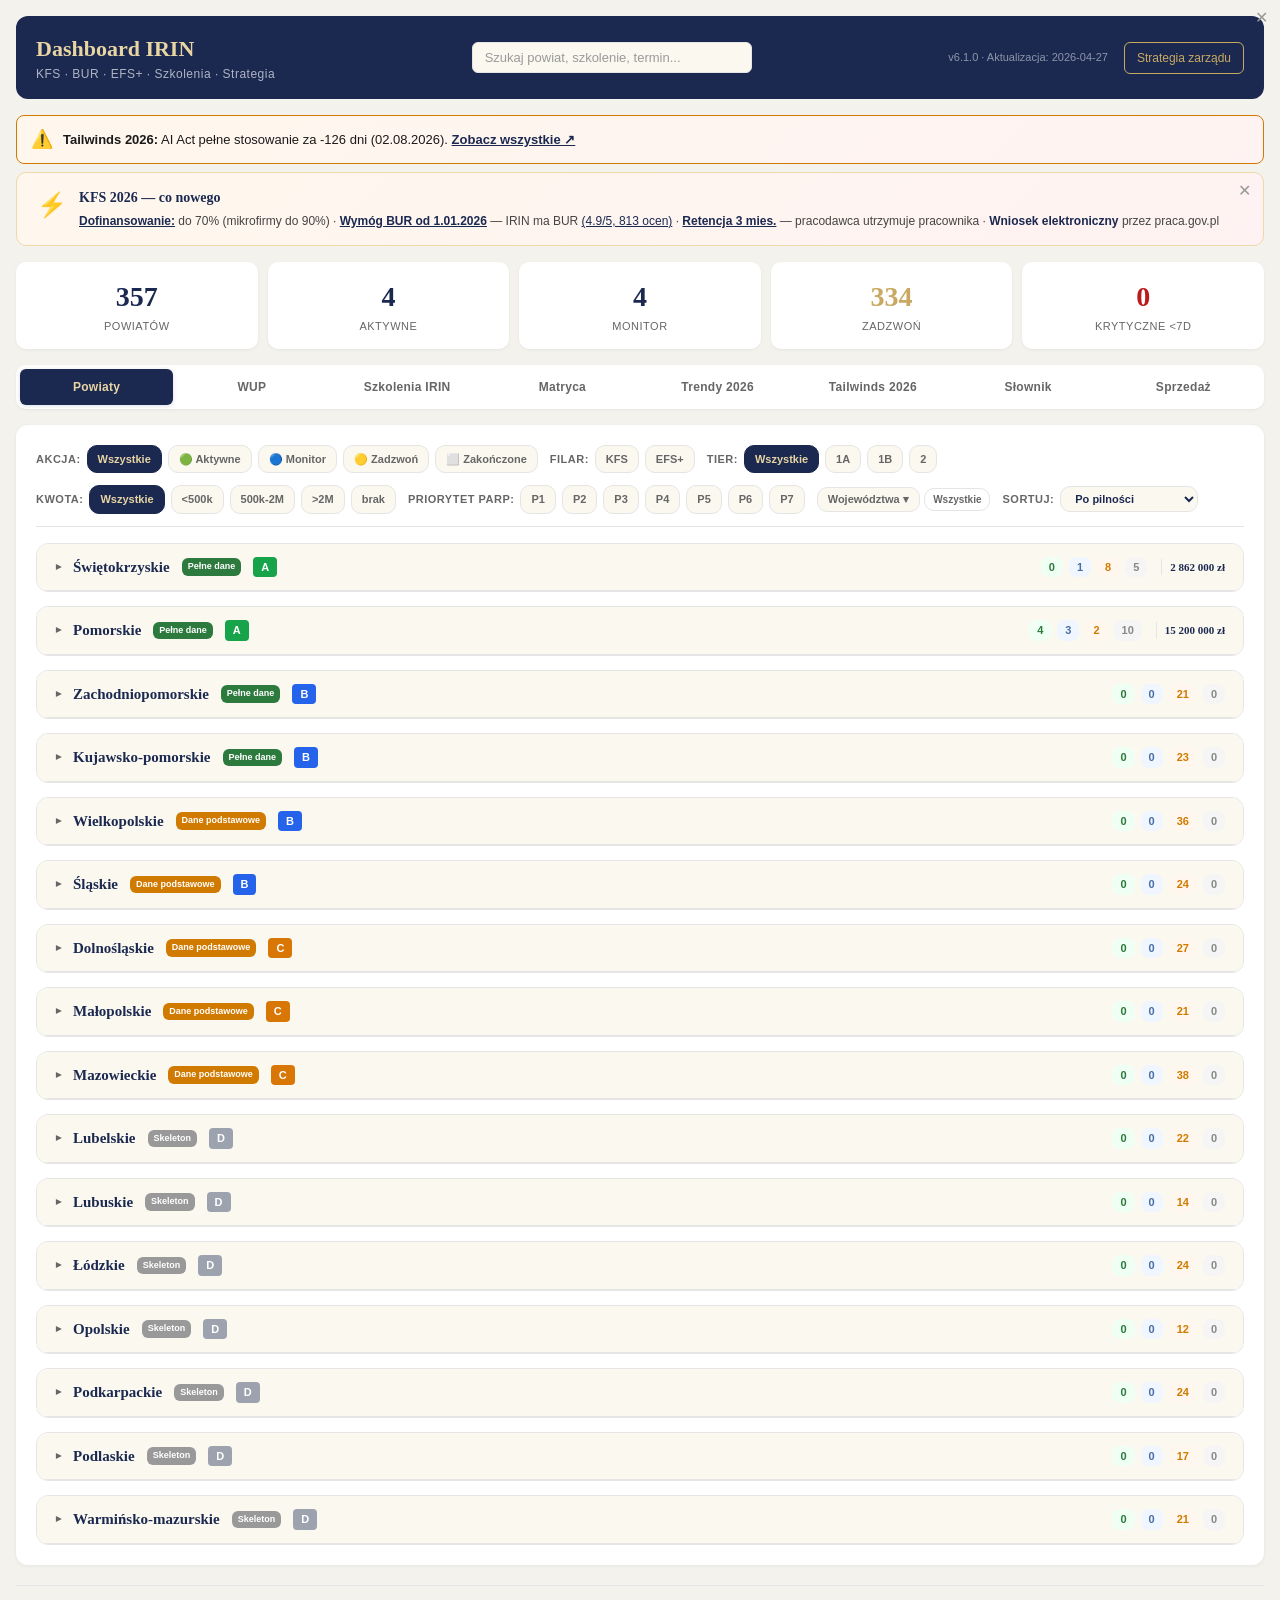
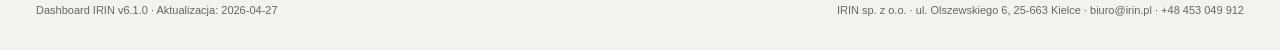
==== index.html @ 7479d265 "fix: poprawki UX/UI - stats grid 5 kolumn, linki jako pill-buttony, kontrast, tablet breakpoint, a11" ====
<!DOCTYPE html>
<html lang="pl">
<head>
<meta charset="UTF-8">
<title>Dashboard IRIN v6.1 — KFS + BUR + EFS+</title>
<meta name="viewport" content="width=device-width, initial-scale=1.0">
<meta name="description" content="Dashboard strategiczno-operacyjny IRIN sp. z o.o. Nabory KFS, projekty BUR, szkolenia, matryca regionalna.">
<link rel="icon" href="assets/img/logo-irin.png" type="image/png">
<link rel="stylesheet" href="assets/css/style.css">
</head>
<body>

<!-- HEADER -->
<div class="container">
  <header class="header">
    <div class="header-left">
      <img src="assets/img/logo-irin-poziom.svg" alt="IRIN" class="header-logo" onerror="this.style.display='none'">
      <div class="header-text">
        <h1 class="header-title">Dashboard IRIN</h1>
        <div class="header-subtitle">KFS · BUR · EFS+ · Szkolenia · Strategia</div>
      </div>
    </div>
    <div class="header-search">
      <input type="text" id="global-search" class="global-search-input" placeholder="Szukaj powiat, szkolenie, termin..." oninput="globalSearch(this.value)" aria-label="Wyszukiwarka globalna" autocomplete="off">
      <div class="global-search-results" id="global-search-results"></div>
    </div>
    <div class="header-right">
      <span class="header-meta" id="header-meta">v6.0.0 · Aktualizacja: 2026-04-27</span>
      <a href="strategia.html" class="header-strat-link">Strategia zarządu</a>
    </div>
  </header>

  <!-- TAILWINDS 2026 BANNER (1 countdown - najpilniejszy) -->
  <div class="tailwinds-banner" id="tailwinds-banner">
    <div class="tw-banner-icon">⚠️</div>
    <div class="tw-banner-content">
      <strong>Tailwinds 2026:</strong>
      AI Act pełne stosowanie za <span id="tw-aiact-days">—</span> dni (02.08.2026).
      <a href="#tailwinds" onclick="switchTab(document.querySelector('[data-panel=&quot;tailwinds&quot;]'),'tailwinds')">Zobacz wszystkie ↗</a>
    </div>
    <button class="kfs-banner-close" onclick="this.parentElement.style.display='none'" aria-label="Zamknij">✕</button>
  </div>

  <!-- KFS 2026 GAME CHANGER BANNER (klikalne sygnaly) -->
  <div class="kfs-banner" id="kfs-banner">
    <div class="kfs-banner-icon">⚡</div>
    <div class="kfs-banner-content">
      <div class="kfs-banner-title">KFS 2026 — co nowego</div>
      <div class="kfs-banner-text">
        <strong onclick="goToSlownik('KFS')" class="banner-link">Dofinansowanie:</strong>
        do 70% (mikrofirmy do 90%) ·
        <strong onclick="goToSlownik('BUR')" class="banner-link">Wymóg BUR od 1.01.2026</strong>
        — IRIN ma BUR <a onclick="goToSzkolenia('all')" class="banner-link">(4.9/5, 813 ocen)</a> ·
        <strong onclick="goToSlownik('Retencja KFS')" class="banner-link">Retencja 3 mies.</strong>
        — pracodawca utrzymuje pracownika ·
        <strong>Wniosek elektroniczny</strong> przez praca.gov.pl
      </div>
    </div>
    <button class="kfs-banner-close" onclick="this.parentElement.style.display='none'" aria-label="Zamknij">✕</button>
  </div>

  <!-- STATS (klikalne) -->
  <div class="stats-strip" id="stats-strip">
    <div class="stat-card" onclick="quickFilter('all')">
      <div class="stat-value" id="stat-total">—</div><div class="stat-label">Powiatów</div>
    </div>
    <div class="stat-card" onclick="quickFilter('aktywny')">
      <div class="stat-value" id="stat-active">—</div><div class="stat-label">Aktywne</div>
    </div>
    <div class="stat-card" onclick="quickFilter('monitor')">
      <div class="stat-value" id="stat-urgent">—</div><div class="stat-label">Monitor</div>
    </div>
    <div class="stat-card stat-warn" onclick="quickFilter('zadzwon')">
      <div class="stat-value" id="stat-zadzwon">—</div><div class="stat-label">Zadzwoń</div>
    </div>
    <div class="stat-card stat-critical" onclick="quickFilter('krytyczne_aktywne')">
      <div class="stat-value" id="stat-critical">—</div><div class="stat-label">Krytyczne &lt;7d</div>
    </div>
  </div>

  <!-- NAV TABS -->
  <div class="nav-tabs" role="tablist" aria-label="Sekcje dashboardu">
    <div class="nav-tab active" data-panel="powiaty" role="tab" tabindex="0" aria-selected="true" onclick="switchTab(this,'powiaty')">Powiaty</div>
    <div class="nav-tab" data-panel="wup" role="tab" tabindex="-1" aria-selected="false" onclick="switchTab(this,'wup')">WUP</div>
    <div class="nav-tab" data-panel="szkolenia" role="tab" tabindex="-1" aria-selected="false" onclick="switchTab(this,'szkolenia')">Szkolenia IRIN</div>
    <div class="nav-tab" data-panel="matryca" role="tab" tabindex="-1" aria-selected="false" onclick="switchTab(this,'matryca')">Matryca</div>
    <div class="nav-tab" data-panel="trendy" role="tab" tabindex="-1" aria-selected="false" onclick="switchTab(this,'trendy')">Trendy 2026</div>
    <div class="nav-tab" data-panel="tailwinds" role="tab" tabindex="-1" aria-selected="false" onclick="switchTab(this,'tailwinds')">Tailwinds 2026</div>
    <div class="nav-tab" data-panel="slownik" role="tab" tabindex="-1" aria-selected="false" onclick="switchTab(this,'slownik')">Słownik</div>
    <div class="nav-tab" data-panel="sprzedaz" role="tab" tabindex="-1" aria-selected="false" onclick="switchTab(this,'sprzedaz')">Sprzedaż</div>
  </div>

  <!-- ======== PANEL: POWIATY ======== -->
  <div class="panel" id="panel-powiaty" role="tabpanel">
    <div class="filters-header">
      <div class="filter-group">
        <span class="filter-label">Akcja:</span>
        <div class="filter-chip active" data-filter="akcja" data-value="all" onclick="toggleFilter(this)">Wszystkie</div>
        <div class="filter-chip" data-filter="akcja" data-value="aktywny" onclick="toggleFilter(this)">🟢 Aktywne</div>
        <div class="filter-chip" data-filter="akcja" data-value="monitor" onclick="toggleFilter(this)">🔵 Monitor</div>
        <div class="filter-chip" data-filter="akcja" data-value="zadzwon" onclick="toggleFilter(this)">🟡 Zadzwoń</div>
        <div class="filter-chip" data-filter="akcja" data-value="zakonczony" onclick="toggleFilter(this)">⬜ Zakończone</div>
      </div>
      <div class="filter-group">
        <span class="filter-label">Filar:</span>
        <div class="filter-chip" data-filter="pillar" data-value="KFS" onclick="toggleFilter(this)">KFS</div>
        <div class="filter-chip" data-filter="pillar" data-value="EFS+" onclick="toggleFilter(this)">EFS+</div>
      </div>
      <div class="filter-group">
        <span class="filter-label">Tier:</span>
        <div class="filter-chip active" data-filter="tier" data-value="all" onclick="toggleFilter(this)">Wszystkie</div>
        <div class="filter-chip" data-filter="tier" data-value="1a" onclick="toggleFilter(this)">1A</div>
        <div class="filter-chip" data-filter="tier" data-value="1b" onclick="toggleFilter(this)">1B</div>
        <div class="filter-chip" data-filter="tier" data-value="2" onclick="toggleFilter(this)">2</div>
      </div>
      <div class="filter-group">
        <span class="filter-label">Kwota:</span>
        <div class="filter-chip active" data-filter="kwota" data-value="all" onclick="toggleFilter(this)">Wszystkie</div>
        <div class="filter-chip" data-filter="kwota" data-value="mniej500k" onclick="toggleFilter(this)">&lt;500k</div>
        <div class="filter-chip" data-filter="kwota" data-value="500k_2m" onclick="toggleFilter(this)">500k-2M</div>
        <div class="filter-chip" data-filter="kwota" data-value="wiecej2m" onclick="toggleFilter(this)">&gt;2M</div>
        <div class="filter-chip" data-filter="kwota" data-value="brak" onclick="toggleFilter(this)">brak</div>
      </div>
      <div class="filter-group">
        <span class="filter-label">Priorytet PARP:</span>
        <div class="filter-chip" data-filter="priorytet" data-value="P1" onclick="toggleFilter(this)">P1</div>
        <div class="filter-chip" data-filter="priorytet" data-value="P2" onclick="toggleFilter(this)">P2</div>
        <div class="filter-chip" data-filter="priorytet" data-value="P3" onclick="toggleFilter(this)">P3</div>
        <div class="filter-chip" data-filter="priorytet" data-value="P4" onclick="toggleFilter(this)">P4</div>
        <div class="filter-chip" data-filter="priorytet" data-value="P5" onclick="toggleFilter(this)">P5</div>
        <div class="filter-chip" data-filter="priorytet" data-value="P6" onclick="toggleFilter(this)">P6</div>
        <div class="filter-chip" data-filter="priorytet" data-value="P7" onclick="toggleFilter(this)">P7</div>
      </div>
      <div class="filter-group" id="filter-group-voivodeship">
        <div class="woj-dropdown-wrap" id="woj-dropdown-wrap">
          <button class="woj-dropdown-btn" id="woj-dropdown-btn" onclick="toggleWojDropdown(event)">
            Województwa <span id="woj-dropdown-badge" class="woj-badge" style="display:none">0</span> ▾
          </button>
          <button class="woj-all-btn" onclick="selectAllVoivodeships()">Wszystkie</button>
          <div class="woj-dropdown-panel" id="woj-dropdown-panel"></div>
        </div>
      </div>
      <div class="filter-group">
        <span class="filter-label">Sortuj:</span>
        <select class="sort-select" id="sort-preset" onchange="applySortPreset(this.value)">
          <option value="urgency">Po pilności</option>
          <option value="amount">Po kwocie</option>
          <option value="irin">Dopasowanie IRIN</option>
          <option value="geo">Alfabetycznie</option>
        </select>
      </div>
      <div class="results-count" id="results-count"></div>
    </div>
    <div class="cards-grid" id="cards-grid"></div>
  </div>

  <!-- ======== PANEL: WUP ======== -->
  <div class="panel" id="panel-wup" role="tabpanel" style="display:none">
    <div class="wup-grid" id="wup-grid"></div>
  </div>

  <!-- ======== PANEL: SZKOLENIA IRIN ======== -->
  <div class="panel" id="panel-szkolenia" role="tabpanel" style="display:none">
    <!-- Kalkulator dofinansowania -->
    <div class="kalkulator-dofinansowania" id="kalkulator-dofinansowania">
      <h4>💰 Kalkulator: ile zapłaci klient?</h4>
      <div class="kalk-grid">
        <div class="kalk-row">
          <label for="kalk-rozmiar">Rozmiar firmy:</label>
          <select id="kalk-rozmiar" aria-label="Rozmiar firmy">
            <option value="mikro">Mikro (1-9 osób)</option>
            <option value="male">Małe (10-49)</option>
            <option value="srednie">Średnie (50-249)</option>
            <option value="duze">Duże (250+)</option>
          </select>
        </div>
        <div class="kalk-row">
          <label for="kalk-filar">Filar:</label>
          <select id="kalk-filar" aria-label="Filar dofinansowania">
            <option value="kfs">KFS</option>
            <option value="bur">BUR (PARP)</option>
            <option value="efs">EFS+</option>
            <option value="wlasne">Bez dofinansowania</option>
          </select>
        </div>
        <div class="kalk-row">
          <label for="kalk-szkolenie">Szkolenie:</label>
          <select id="kalk-szkolenie" aria-label="Wybór szkolenia"></select>
        </div>
      </div>
      <div class="kalk-result" id="kalk-result">
        <div>Cena szkolenia: <strong id="kalk-cena">—</strong></div>
        <div class="kalk-highlight">Klient zapłaci: <strong id="kalk-klient">—</strong></div>
        <div>Dofinansowanie: <strong id="kalk-dofin">—</strong></div>
        <div class="kalk-result-info" id="kalk-info"></div>
      </div>
    </div>
    <div class="irin-stats-strip" id="irin-stats-strip"></div>
    <div class="irin-filters" id="irin-filters">
      <div class="irin-filter-group">
        <span class="irin-filter-label">Kategoria:</span>
        <div class="irin-filter-chip active" data-bur-filter="kat" data-val="all" onclick="toggleBurFilter(this)">Wszystkie</div>
        <div class="irin-filter-chip" data-bur-filter="kat" data-val="ai" onclick="toggleBurFilter(this)">AI / Cyfrowe</div>
        <div class="irin-filter-chip" data-bur-filter="kat" data-val="edukacja" onclick="toggleBurFilter(this)">Edukacja spec.</div>
        <div class="irin-filter-chip" data-bur-filter="kat" data-val="biznes" onclick="toggleBurFilter(this)">Biznes</div>
      </div>
      <div class="irin-filter-group">
        <span class="irin-filter-label">Forma:</span>
        <div class="irin-filter-chip active" data-bur-filter="forma" data-val="all" onclick="toggleBurFilter(this)">Wszystkie</div>
        <div class="irin-filter-chip" data-bur-filter="forma" data-val="zdalna" onclick="toggleBurFilter(this)">Zdalna</div>
        <div class="irin-filter-chip" data-bur-filter="forma" data-val="mieszana" onclick="toggleBurFilter(this)">Mieszana</div>
      </div>
      <div class="irin-filter-group">
        <span class="irin-filter-label">Tier IRIN:</span>
        <div class="irin-filter-chip active" data-bur-filter="tier" data-val="all" onclick="toggleBurFilter(this)">Wszystkie</div>
        <div class="irin-filter-chip" data-bur-filter="tier" data-val="1" onclick="toggleBurFilter(this)">T1</div>
        <div class="irin-filter-chip" data-bur-filter="tier" data-val="2" onclick="toggleBurFilter(this)">T2</div>
        <div class="irin-filter-chip" data-bur-filter="tier" data-val="3" onclick="toggleBurFilter(this)">T3</div>
      </div>
      <div class="irin-filter-group">
        <span class="irin-filter-label">Cena/h:</span>
        <div class="irin-filter-chip active" data-bur-filter="benchmark" data-val="all" onclick="toggleBurFilter(this)">Wszystkie</div>
        <div class="irin-filter-chip" data-bur-filter="benchmark" data-val="cheaper" onclick="toggleBurFilter(this)">Tańsi niż rynek</div>
        <div class="irin-filter-chip" data-bur-filter="benchmark" data-val="equal" onclick="toggleBurFilter(this)">Na poziomie</div>
        <div class="irin-filter-chip" data-bur-filter="benchmark" data-val="higher" onclick="toggleBurFilter(this)">Drożsi</div>
        <div class="irin-filter-chip" data-bur-filter="benchmark" data-val="premium" onclick="toggleBurFilter(this)">Premium</div>
      </div>
    </div>
    <div class="irin-table-wrap">
      <table class="irin-table">
        <thead>
          <tr>
            <th style="min-width:280px">Szkolenie</th>
            <th>Kat.</th>
            <th>Cena</th>
            <th>Cena/h IRIN</th>
            <th>vs rynek</th>
            <th>Różnica</th>
            <th>Godz.</th>
            <th>Forma</th>
            <th>Termin</th>
            <th>Tier</th>
            <th>Priorytety</th>
          </tr>
        </thead>
        <tbody id="irin-tbody"></tbody>
      </table>
    </div>
    <div class="panel-note">
      Dane z BUR PARP · <span id="irin-date">2026-04-27</span> · Ocena: <strong id="irin-rating">4.9/5</strong> (<span id="irin-reviews">813</span> ocen) ·
      <a href="https://uslugirozwojowe.parp.gov.pl/wyszukiwarka/uslugi/szukaj?dostawcyUslug%5B%5D=160205&mozliwoscDofinansowania=0" target="_blank" rel="noopener">Otwórz w BUR ↗</a>
    </div>
    <div class="proposals-section" id="proposals-section">
      <h3 class="proposals-title">Propozycje nowych szkoleń (15)</h3>
      <div class="proposals-filters">
        <div class="filter-chip active" data-prop-filter="status" data-val="all" onclick="togglePropFilter(this)">Wszystkie</div>
        <div class="filter-chip" data-prop-filter="status" data-val="pomysl" onclick="togglePropFilter(this)">Pomysły</div>
        <div class="filter-chip" data-prop-filter="status" data-val="analiza" onclick="togglePropFilter(this)">W analizie</div>
        <div class="filter-chip" data-prop-filter="status" data-val="w_opracowaniu" onclick="togglePropFilter(this)">W opracowaniu</div>
        <div class="filter-chip" data-prop-filter="status" data-val="gotowe" onclick="togglePropFilter(this)">Gotowe</div>
      </div>
      <div class="proposals-grid" id="proposals-grid"></div>
    </div>
  </div>

  <!-- ======== PANEL: MATRYCA ======== -->
  <div class="panel" id="panel-matryca" role="tabpanel" style="display:none">
    <div class="matryca-legend">
      <span class="mat-leg mat-high">★ Wysoki</span>
      <span class="mat-leg mat-med">◐ Średni</span>
      <span class="mat-leg mat-low">○ Niski</span>
      <span class="mat-leg mat-none">— Brak</span>
      <span style="margin-left:16px">Wynik:</span>
      <span class="mat-wynik A">A</span>
      <span class="mat-wynik B">B</span>
      <span class="mat-wynik C">C</span>
      <span class="mat-wynik D">D</span>
    </div>
    <div class="matryca-scroll-wrap">
      <table class="matryca-table" id="matryca-table">
        <thead>
          <tr>
            <th>Województwo</th>
            <th>Tier</th>
            <th>BUR</th>
            <th>KFS</th>
            <th>EFS+</th>
            <th>Doradztwo</th>
            <th>E-learning</th>
            <th>Wynik</th>
          </tr>
        </thead>
        <tbody id="matryca-tbody"></tbody>
      </table>
    </div>
  </div>

  <!-- ======== PANEL: TRENDY 2026 ======== -->
  <div class="panel" id="panel-trendy" role="tabpanel" style="display:none">
    <div id="trendy-content"></div>
  </div>

  <!-- ======== PANEL: TAILWINDS 2026 ======== -->
  <div class="panel" id="panel-tailwinds" role="tabpanel" style="display:none">
    <div id="tailwinds-content"></div>
  </div>

  <!-- ======== PANEL: SŁOWNIK ======== -->
  <div class="panel" id="panel-slownik" role="tabpanel" style="display:none">
    <div class="slownik-grid" id="slownik-grid"></div>
  </div>

  <!-- ======== PANEL: SPRZEDAŻ ======== -->
  <div class="panel" id="panel-sprzedaz" role="tabpanel" style="display:none">
    <div class="sales-section">
      <h3>📁 Per szkolenie (materiały handlowca)</h3>
      <div class="sales-grid" id="sales-per-szkolenie"></div>
    </div>
    <div class="sales-section">
      <h3>Skrypty telefoniczne</h3>
      <div class="sales-grid" id="sales-skrypty"></div>
    </div>
    <div class="sales-section">
      <h3>Wzorce email (per persona)</h3>
      <div class="sales-grid" id="sales-emaile"></div>
    </div>
    <div class="sales-section">
      <h3>Bitrix24 CRM</h3>
      <div class="sales-grid" id="sales-bitrix"></div>
    </div>
    <div class="sales-section">
      <h3>Prezentacje</h3>
      <div class="sales-grid" id="sales-prezentacje"></div>
    </div>
  </div>

  <!-- FOOTER -->
  <footer class="footer">
    <div class="footer-left">
      <span id="footer-version">Dashboard IRIN v6.0.0</span> ·
      <span id="footer-date">Aktualizacja: 2026-04-27</span>
    </div>
    <div class="footer-right">
      IRIN sp. z o.o. · ul. Olszewskiego 6, 25-663 Kielce · biuro@irin.pl · +48 453 049 912
    </div>
  </footer>
</div>

<!-- Marked.js dla MD viewer (lokalna kopia, vendored) -->
<script src="assets/js/lib/marked.min.js"></script>

<!-- Dashboard moduły v5 (kolejność: utils → core → reszta) -->
<script src="assets/js/utils.js"></script>
<script src="assets/js/core.js"></script>
<script src="assets/js/filtry.js"></script>
<script src="assets/js/md_viewer.js"></script>
<script src="assets/js/powiaty.js"></script>
<script src="assets/js/wup.js"></script>
<script src="assets/js/szkolenia.js"></script>
<script src="assets/js/propozycje.js"></script>
<script src="assets/js/matryca.js"></script>
<script src="assets/js/trendy.js"></script>
<script src="assets/js/slownik.js"></script>
<script src="assets/js/sprzedaz.js"></script>
<script src="assets/js/kalkulator.js"></script>
<script src="assets/js/tailwinds.js"></script>
<script src="assets/js/search.js"></script>
</body>
</html>
---- assets/css/style.css ----
/* Dashboard IRIN v4 - brand: granat #1B2951, złoto #C9A961, krem #F7F1E3 */
:root {
  --granat: #1B2951;
  --granat-jasny: #2A3F6B;
  --zloto: #C9A961;
  --zloto-jasny: #E8D5A3;
  --krem: #F7F1E3;
  --krem-jasny: #FBF8F0;
  --krytyczne: #B91C1C;
  --krytyczne-bg: #FEF2F2;
  --pilne: #D17A00;
  --pilne-bg: #FFF7ED;
  --trwa: #2D7A3E;
  --trwa-bg: #F0FFF4;
  --nadchodzi: #4A6FA5;
  --nadchodzi-bg: #EFF6FF;
  --zakonczony: #888;
  --zakonczony-bg: #F5F5F5;
  --szary: #666;
  --szary-jasny: #999;
  --linia: #E5E5E5;
  --bg: #F4F2ED;
  --white: #FFFFFF;
  --kfs: #2D7A3E;
  --efs: #4A6FA5;
  --bur: #C9A961;
}

* { box-sizing: border-box; margin: 0; padding: 0; }
body { font-family: -apple-system, BlinkMacSystemFont, "Segoe UI", Roboto, Arial, sans-serif; background: var(--bg); color: #1a1a1a; line-height: 1.5; }
.container { max-width: 1400px; margin: 0 auto; padding: 16px; }

.header { display: flex; align-items: center; justify-content: space-between; padding: 16px 20px; background: var(--granat); border-radius: 12px; margin-bottom: 16px; color: white; }
.header-left { display: flex; align-items: center; gap: 14px; }
.header-logo { height: 36px; filter: brightness(0) invert(1); }
.header-title { font-family: Georgia, serif; font-size: 22px; font-weight: 700; color: var(--zloto-jasny); }
.header-subtitle { font-size: 12px; color: rgba(255,255,255,0.65); letter-spacing: 0.5px; }
.header-right { display: flex; align-items: center; gap: 16px; }
.header-meta { font-size: 11px; color: rgba(255,255,255,0.5); }
.header-strat-link { font-size: 12px; color: var(--zloto); text-decoration: none; padding: 6px 12px; border: 1px solid var(--zloto); border-radius: 6px; transition: all 0.15s; }
.header-strat-link:hover { background: var(--zloto); color: var(--granat); }

.kfs-banner { display: flex; align-items: flex-start; gap: 12px; padding: 14px 20px; background: linear-gradient(135deg, #FFF7ED 0%, #FEF2F2 100%); border: 1px solid #F0D8A8; border-radius: 10px; margin-bottom: 16px; position: relative; }
.kfs-banner-icon { font-size: 24px; flex-shrink: 0; }
.kfs-banner-title { font-family: Georgia, serif; font-weight: 700; font-size: 14px; color: var(--granat); margin-bottom: 4px; }
.kfs-banner-text { font-size: 12px; color: #444; line-height: 1.6; }
.kfs-banner-text strong { color: var(--granat); }
.kfs-banner-close { position: absolute; top: 8px; right: 12px; background: none; border: none; font-size: 16px; color: #999; cursor: pointer; }

.stats-strip { display: grid; grid-template-columns: repeat(5, 1fr); gap: 10px; margin-bottom: 16px; }
.stat-card { background: white; border-radius: 10px; padding: 14px 16px; text-align: center; box-shadow: 0 1px 3px rgba(0,0,0,0.06); }
.stat-value { font-family: Georgia, serif; font-size: 28px; font-weight: 700; color: var(--granat); }
.stat-label { font-size: 11px; color: var(--szary); text-transform: uppercase; letter-spacing: 0.5px; }
.stat-urgent .stat-value { color: var(--pilne); }
.stat-critical .stat-value { color: var(--krytyczne); }

.nav-tabs { display: flex; gap: 2px; margin-bottom: 16px; background: white; border-radius: 10px; padding: 4px; box-shadow: 0 1px 3px rgba(0,0,0,0.06); overflow-x: auto; }
.nav-tab { flex: 1; padding: 9px 12px; border-radius: 6px; cursor: pointer; text-align: center; font-size: 12px; font-weight: 600; letter-spacing: 0.3px; color: var(--szary); transition: all 0.15s; user-select: none; white-space: nowrap; }
.nav-tab:hover { background: var(--krem-jasny); color: var(--granat); }
.nav-tab.active { background: var(--granat); color: var(--zloto-jasny); box-shadow: 0 1px 4px rgba(20,30,60,0.15); }

.panel { background: white; border-radius: 12px; padding: 20px; box-shadow: 0 1px 4px rgba(0,0,0,0.06); margin-bottom: 20px; }

.filters-header { display: flex; flex-wrap: wrap; align-items: center; gap: 12px; margin-bottom: 16px; padding-bottom: 12px; border-bottom: 1px solid var(--linia); }
.filter-group { display: flex; align-items: center; gap: 6px; flex-wrap: wrap; }
.filter-label { font-size: 11px; font-weight: 600; color: var(--szary); text-transform: uppercase; letter-spacing: 0.5px; }
.filter-chip { padding: 5px 10px; border-radius: 10px; font-size: 11px; font-weight: 600; cursor: pointer; background: var(--krem-jasny); color: var(--szary); border: 1px solid var(--linia); transition: all 0.15s; user-select: none; }
.filter-chip:hover { background: var(--krem); color: var(--granat); }
.filter-chip.active { background: var(--granat); color: var(--zloto-jasny); border-color: var(--granat); }
.filter-chip.critical-filter.active { background: var(--krytyczne); border-color: var(--krytyczne); color: white; }
.filter-chip.urgent-filter.active { background: var(--pilne); border-color: var(--pilne); color: white; }
.sort-select { padding: 5px 10px; border-radius: 10px; font-size: 11px; font-weight: 600; border: 1px solid var(--linia); background: var(--krem-jasny); color: var(--granat); cursor: pointer; }
.results-count { font-size: 11px; color: var(--szary); margin-left: auto; }

.woj-dropdown-wrap { position: relative; }
.woj-dropdown-btn { padding: 5px 10px; border-radius: 10px; font-size: 11px; font-weight: 600; cursor: pointer; background: var(--krem-jasny); color: var(--szary); border: 1px solid var(--linia); }
.woj-all-btn { padding: 5px 8px; border-radius: 10px; font-size: 10px; font-weight: 600; cursor: pointer; background: transparent; color: var(--szary); border: 1px solid var(--linia); }
.woj-badge { background: var(--zloto); color: var(--granat); padding: 1px 6px; border-radius: 8px; font-size: 10px; margin-left: 4px; }
.woj-dropdown-panel { display: none; position: absolute; top: 100%; left: 0; background: white; border: 1px solid var(--linia); border-radius: 10px; padding: 10px; z-index: 100; width: 240px; max-height: 320px; overflow-y: auto; box-shadow: 0 4px 12px rgba(0,0,0,0.1); }
.woj-dropdown-panel.open { display: block; }
.woj-checkbox-label { display: block; padding: 4px 0; font-size: 12px; cursor: pointer; }

.cards-grid { display: flex; flex-direction: column; gap: 8px; }
.card { border-radius: 10px; overflow: hidden; border: 1px solid var(--linia); border-left: 4px solid var(--szary-jasny); background: white; transition: box-shadow 0.15s; }
.card:hover { box-shadow: 0 2px 8px rgba(0,0,0,0.08); }
.card.krytyczny { border-left-color: var(--krytyczne); }
.card.pilny { border-left-color: var(--pilne); }
.card.trwa { border-left-color: var(--trwa); }
.card.nadchodzi { border-left-color: var(--nadchodzi); }
.card.zakonczony { border-left-color: var(--szary-jasny); }
.card-head { padding: 12px 16px; display: flex; align-items: center; justify-content: space-between; cursor: pointer; border-radius: 10px 10px 0 0; transition: background 0.15s; }
.card-head:hover { background: var(--krem-jasny); }
.card-head-left { display: flex; align-items: center; gap: 10px; flex-wrap: wrap; }
.card-head-right { display: flex; align-items: center; gap: 8px; flex-shrink: 0; }
.card-title { font-family: Georgia, serif; font-size: 14px; font-weight: 700; color: var(--granat); }
.card-meta { font-size: 11px; color: var(--szary); }
.card-kwota { font-family: Georgia, serif; font-size: 13px; font-weight: 700; color: var(--granat); }
.card-chevron { font-size: 12px; color: var(--szary); transition: transform 0.2s; }
.card.expanded .card-chevron { transform: rotate(90deg); }
.card-body { display: none; padding: 0 16px 16px; }
.card.expanded .card-body { display: block; }

.pillar-tag { font-size: 10px; font-weight: 600; padding: 2px 7px; border-radius: 8px; }
.pillar-tag.kfs { background: #E6F4EA; color: var(--kfs); }
.pillar-tag.efsplus { background: #E6F0FF; color: var(--efs); }

.status-badge { font-size: 10px; font-weight: 700; padding: 3px 8px; border-radius: 8px; text-transform: uppercase; letter-spacing: 0.3px; }
.status-badge.krytyczny { background: var(--krytyczne-bg); color: var(--krytyczne); animation: pulse 2s infinite; }
.status-badge.pilny { background: var(--pilne-bg); color: var(--pilne); }
.status-badge.trwa { background: var(--trwa-bg); color: var(--trwa); }
.status-badge.nadchodzi { background: var(--nadchodzi-bg); color: var(--nadchodzi); }
.status-badge.zakonczony { background: var(--zakonczony-bg); color: var(--zakonczony); }
.status-badge.nieznany { background: var(--zakonczony-bg); color: var(--szary-jasny); }
@keyframes pulse { 0%,100%{opacity:1} 50%{opacity:0.7} }

.tier-badge { font-size: 9px; font-weight: 600; padding: 2px 6px; border-radius: 6px; color: white; }
.tier-badge.small { font-size: 8px; padding: 1px 5px; }
.irin-star { color: var(--zloto); font-size: 14px; }
.warning-badge { font-size: 12px; }

.pillar-detail { padding: 12px; margin-top: 8px; border-radius: 8px; background: var(--krem-jasny); border-left: 3px solid var(--szary-jasny); }
.pillar-detail.kfs { border-left-color: var(--kfs); }
.pillar-detail.efsplus { border-left-color: var(--efs); }
.pillar-title { font-size: 12px; font-weight: 600; color: var(--granat); margin-bottom: 8px; }
.pillar-type-tag { font-size: 10px; font-weight: 700; padding: 1px 6px; border-radius: 4px; }
.pillar-type-tag.kfs { background: #E6F4EA; color: var(--kfs); }
.pillar-type-tag.efsplus { background: #E6F0FF; color: var(--efs); }
.pillar-field { font-size: 12px; padding: 2px 0; }
.pillar-field.amount { font-family: Georgia, serif; }
.field-label { color: var(--szary); }
.pillar-raw { font-size: 12px; color: var(--szary); font-style: italic; margin-top: 6px; }
.no-data { font-size: 12px; color: var(--szary-jasny); font-style: italic; padding: 8px 0; }

.claudia-note { display: flex; gap: 10px; margin-top: 12px; padding: 10px; background: linear-gradient(135deg, var(--krem) 0%, var(--krem-jasny) 100%); border-radius: 8px; border-left: 3px solid var(--zloto); }
.claudia-note.small { padding: 8px; margin-top: 8px; }
.claudia-avatar { width: 28px; height: 28px; border-radius: 50%; background: var(--zloto); color: var(--granat); display: flex; align-items: center; justify-content: center; font-weight: 700; font-size: 14px; flex-shrink: 0; }
.claudia-avatar.small { width: 22px; height: 22px; font-size: 11px; }
.claudia-text { font-size: 12px; color: #333; line-height: 1.5; }

.card-links { margin-top: 10px; padding-top: 8px; border-top: 1px solid var(--linia); }
.card-links { display: flex; gap: 6px; flex-wrap: wrap; }
.card-links a { font-size: 11px; color: var(--nadchodzi); text-decoration: none; padding: 3px 8px; border: 1px solid var(--linia); border-radius: 4px; transition: all 0.15s; }
.card-links a:hover { background: var(--nadchodzi-bg); border-color: var(--nadchodzi); }

.wup-grid { display: grid; grid-template-columns: repeat(auto-fill, minmax(340px, 1fr)); gap: 12px; }
.wup-card { border: 1px solid var(--linia); border-radius: 10px; background: white; overflow: hidden; }
.wup-card-header { padding: 14px 16px; background: var(--krem-jasny); border-bottom: 1px solid var(--linia); }
.wup-title { font-family: Georgia, serif; font-size: 14px; font-weight: 700; color: var(--granat); display: flex; align-items: center; gap: 8px; }
.wup-voiv { font-size: 11px; color: var(--szary); margin-top: 2px; }
.wup-card-body { padding: 14px 16px; }
.wup-section { margin-bottom: 10px; font-size: 12px; }
.wup-section strong { color: var(--granat); display: block; margin-bottom: 4px; }
.wup-priority { padding: 3px 0; }
.wup-project { padding: 3px 0; }
.project-status { font-size: 10px; font-weight: 600; padding: 1px 6px; border-radius: 4px; background: var(--trwa-bg); color: var(--trwa); }
.wup-card-footer { padding: 10px 16px; border-top: 1px solid var(--linia); display: flex; gap: 6px; flex-wrap: wrap; }
.wup-card-footer a { font-size: 11px; color: var(--nadchodzi); text-decoration: none; padding: 3px 8px; border: 1px solid var(--linia); border-radius: 4px; transition: all 0.15s; }
.wup-card-footer a:hover { background: var(--nadchodzi-bg); border-color: var(--nadchodzi); }

.irin-table-wrap { overflow-x: auto; }
.irin-table { width: 100%; border-collapse: collapse; font-size: 12px; }
.irin-table th { padding: 8px 10px; background: var(--granat); color: var(--zloto-jasny); font-weight: 600; text-align: left; white-space: nowrap; }
.irin-table td { padding: 8px 10px; border-bottom: 1px solid var(--linia); vertical-align: top; }
.irin-table tr:hover { background: var(--krem-jasny); }
.bur-title { font-weight: 600; color: var(--granat); }
.bur-id { font-size: 10px; color: var(--szary); }
.irin-cat { font-size: 10px; font-weight: 600; padding: 2px 6px; border-radius: 4px; }
.irin-cat.ai { background: #E6F0FF; color: #4A6FA5; }
.irin-cat.edukacja { background: #FFF0F5; color: #C44569; }
.irin-cat.biznes { background: #FFF7ED; color: #D17A00; }
td.amount { font-family: Georgia, serif; font-weight: 600; }
.prior-tag { font-size: 10px; font-weight: 600; padding: 1px 5px; border-radius: 4px; background: var(--krem); color: var(--granat); }
.tier-irin { font-size: 10px; font-weight: 700; padding: 2px 6px; border-radius: 4px; }
.tier-irin.tier-1 { background: #E6F4EA; color: var(--trwa); }
.tier-irin.tier-2 { background: #FFF7ED; color: var(--pilne); }
.tier-irin.tier-3 { background: var(--krem-jasny); color: var(--szary); }
.panel-note { font-size: 11px; color: var(--szary); margin-top: 12px; padding-top: 10px; border-top: 1px solid var(--linia); }
.panel-note a { color: var(--nadchodzi); }

.irin-filters { display: flex; flex-wrap: wrap; gap: 12px; margin-bottom: 16px; padding-bottom: 12px; border-bottom: 1px solid var(--linia); }
.irin-filter-group { display: flex; align-items: center; gap: 6px; }
.irin-filter-label { font-size: 11px; font-weight: 600; color: var(--szary); }
.irin-filter-chip { padding: 4px 10px; border-radius: 10px; font-size: 11px; font-weight: 600; cursor: pointer; background: var(--krem-jasny); color: var(--szary); border: 1px solid var(--linia); transition: all 0.15s; }
.irin-filter-chip.active { background: var(--granat); color: var(--zloto-jasny); border-color: var(--granat); }
.irin-stats-strip { display: flex; gap: 10px; margin-bottom: 16px; }

.proposals-section { margin-top: 24px; padding-top: 16px; border-top: 2px solid var(--linia); }
.proposals-title { font-family: Georgia, serif; font-size: 16px; color: var(--granat); margin-bottom: 12px; }
.proposals-grid { display: grid; grid-template-columns: repeat(auto-fill, minmax(300px, 1fr)); gap: 10px; }
.proposal-card { padding: 14px; border: 1px solid var(--linia); border-radius: 8px; background: var(--krem-jasny); }
.proposal-title { font-weight: 600; font-size: 13px; color: var(--granat); margin-bottom: 4px; }
.proposal-meta { font-size: 11px; color: var(--szary); margin-bottom: 6px; }
.proposal-reason { font-size: 12px; color: #444; margin-bottom: 6px; }
.proposal-tags { display: flex; flex-wrap: wrap; gap: 4px; }
.urgency-tag { font-size: 10px; font-weight: 600; padding: 1px 6px; border-radius: 4px; }
.urgency-tag.high { background: var(--krytyczne-bg); color: var(--krytyczne); }
.urgency-tag.med { background: var(--pilne-bg); color: var(--pilne); }
.urgency-tag.low { background: var(--zakonczony-bg); color: var(--szary); }

.matryca-legend { display: flex; flex-wrap: wrap; align-items: center; gap: 10px; padding: 10px 0; margin-bottom: 12px; font-size: 12px; }
.mat-leg { display: flex; align-items: center; gap: 3px; }
.mat-high { color: var(--trwa); }
.mat-med { color: var(--pilne); }
.mat-low { color: var(--szary); }
.mat-none { color: var(--szary-jasny); }
.matryca-scroll-wrap { overflow-x: auto; }
.matryca-table { width: 100%; border-collapse: collapse; font-size: 12px; }
.matryca-table th { padding: 8px 10px; background: var(--granat); color: var(--zloto-jasny); font-weight: 600; text-align: center; }
.matryca-table th:first-child { text-align: left; }
.matryca-table td { padding: 8px 10px; border-bottom: 1px solid var(--linia); text-align: center; }
.matryca-table td:first-child { text-align: left; }
.matryca-table tr:hover { background: var(--krem-jasny); }
.mat-cell.high { color: var(--trwa); font-weight: 700; }
.mat-cell.med { color: var(--pilne); }
.mat-cell.low { color: var(--szary); }
.mat-cell.none { color: var(--szary-jasny); }
.mat-wynik { font-weight: 700; padding: 3px 8px; border-radius: 4px; font-size: 12px; }
.mat-wynik.A { background: #E6F4EA; color: var(--trwa); }
.mat-wynik.B { background: #E6F0FF; color: var(--nadchodzi); }
.mat-wynik.C { background: var(--pilne-bg); color: var(--pilne); }
.mat-wynik.D { background: var(--zakonczony-bg); color: var(--szary-jasny); }

.trendy-category { margin-bottom: 24px; }
.trendy-cat-title { font-family: Georgia, serif; font-size: 16px; color: var(--granat); margin-bottom: 8px; }
.trendy-heat { font-size: 14px; }
.trendy-desc { font-size: 12px; color: var(--szary); margin-bottom: 12px; }
.trendy-items { display: grid; grid-template-columns: repeat(auto-fill, minmax(300px, 1fr)); gap: 10px; }
.trendy-item { padding: 14px; border: 1px solid var(--linia); border-radius: 8px; background: white; }
.trendy-item.has-gap { border-left: 3px solid var(--krytyczne); }
.trendy-item-title { font-weight: 600; font-size: 13px; color: var(--granat); margin-bottom: 4px; }
.trendy-item-desc { font-size: 12px; color: #444; margin-bottom: 6px; }
.trendy-item-meta { display: flex; flex-wrap: wrap; gap: 6px; font-size: 10px; }
.trendy-popyt { padding: 1px 6px; border-radius: 4px; background: var(--krem); color: var(--granat); }
.trendy-irin-yes { padding: 1px 6px; border-radius: 4px; background: #E6F4EA; color: var(--trwa); }
.trendy-irin-no { padding: 1px 6px; border-radius: 4px; background: var(--krytyczne-bg); color: var(--krytyczne); }
.trendy-irin-partial { padding: 1px 6px; border-radius: 4px; background: var(--pilne-bg); color: var(--pilne); }
.trendy-gap { padding: 1px 6px; border-radius: 4px; background: var(--krytyczne); color: white; font-weight: 700; }
.trendy-reco { font-size: 12px; color: var(--trwa); font-weight: 600; margin-top: 6px; }

.slownik-grid { display: flex; flex-direction: column; gap: 6px; }
.slownik-item { border: 1px solid var(--linia); border-radius: 8px; overflow: hidden; cursor: pointer; }
.slownik-item:hover { border-color: var(--zloto); }
.slownik-head { display: flex; align-items: center; justify-content: space-between; padding: 12px 16px; }
.slownik-head-left { display: flex; align-items: center; gap: 10px; }
.slownik-skrot { font-weight: 700; font-size: 14px; color: var(--granat); background: var(--krem); padding: 2px 8px; border-radius: 4px; font-family: Georgia, serif; }
.slownik-nazwa { font-size: 13px; color: #333; }
.slownik-chevron { font-size: 12px; color: var(--szary); transition: transform 0.2s; }
.slownik-item.expanded .slownik-chevron { transform: rotate(90deg); }
.slownik-krotki { padding: 0 16px 10px; font-size: 12px; color: var(--szary); }
.slownik-body { display: none; }
.slownik-item.expanded .slownik-body { display: block; }
.slownik-body-inner { padding: 0 16px 14px; font-size: 12px; line-height: 1.7; color: #333; }
.slownik-body-inner p { margin-bottom: 6px; }
.slownik-body-inner ul { margin: 6px 0; padding-left: 20px; }
.slownik-body-inner li { margin-bottom: 3px; }
.slownik-uwaga-2026 { margin-top: 8px; padding: 8px; background: var(--krem); border-radius: 6px; border-left: 3px solid var(--zloto); font-size: 11px; }

.sales-section { margin-bottom: 24px; }
.sales-section h3 { font-family: Georgia, serif; font-size: 16px; color: var(--granat); margin-bottom: 12px; }
.sales-grid { display: grid; grid-template-columns: repeat(auto-fill, minmax(260px, 1fr)); gap: 10px; }
.sales-card { padding: 14px; border: 1px solid var(--linia); border-radius: 8px; background: var(--krem-jasny); }
.sales-card-title { font-weight: 600; font-size: 13px; color: var(--granat); margin-bottom: 4px; }
.sales-card-desc { font-size: 11px; color: var(--szary); margin-bottom: 8px; }
.sales-card-links a { font-size: 11px; color: var(--nadchodzi); text-decoration: none; margin-right: 10px; }
.sales-card-links a:hover { text-decoration: underline; }

.strategia-wrap { max-width: 800px; margin: 0 auto; }
.strategia-lock { text-align: center; padding: 60px 20px; }
.strategia-lock-icon { font-size: 48px; margin-bottom: 16px; }
.strategia-lock-title { font-family: Georgia, serif; font-size: 20px; color: var(--granat); margin-bottom: 6px; }
.strategia-lock-sub { font-size: 13px; color: var(--szary); margin-bottom: 20px; }
.strategia-input-wrap { display: flex; gap: 8px; justify-content: center; max-width: 360px; margin: 0 auto; }
.strategia-input { flex: 1; padding: 10px 14px; border: 1px solid var(--linia); border-radius: 8px; font-size: 14px; }
.strategia-btn { padding: 10px 20px; background: var(--granat); color: var(--zloto-jasny); border: none; border-radius: 8px; font-weight: 600; cursor: pointer; }
.strategia-btn:hover { background: var(--granat-jasny); }
.strategia-error { color: var(--krytyczne); font-size: 13px; margin-top: 10px; }
.strategia-toolbar { display: flex; align-items: center; justify-content: space-between; padding: 12px 16px; background: var(--granat); border-radius: 12px 12px 0 0; }
.strategia-toolbar-title { font-size: 13px; color: white; font-weight: 600; }
.strategia-lock-btn { padding: 6px 12px; background: rgba(255,255,255,0.15); color: white; border: none; border-radius: 6px; font-size: 12px; font-weight: 600; cursor: pointer; }
.strategia-body { padding: 24px; background: white; border: 1px solid var(--linia); border-top: none; border-radius: 0 0 12px 12px; font-size: 13px; line-height: 1.7; }
.strategia-body h2 { font-family: Georgia, serif; font-size: 18px; color: var(--granat); margin: 20px 0 10px; }
.strategia-body h3 { font-family: Georgia, serif; font-size: 15px; color: var(--granat); margin: 16px 0 8px; }
.strategia-body ul, .strategia-body ol { margin: 8px 0; padding-left: 24px; }
.strategia-body li { margin-bottom: 4px; }
.strategia-body table { width: 100%; border-collapse: collapse; margin: 10px 0; font-size: 12px; }
.strategia-body th, .strategia-body td { padding: 6px 8px; border-bottom: 1px solid var(--linia); }
.strategia-hint { font-size: 11px; color: var(--szary); text-align: center; padding: 12px; }

.footer { display: flex; justify-content: space-between; align-items: center; padding: 16px 20px; font-size: 11px; color: var(--szary); border-top: 1px solid var(--linia); margin-top: 16px; }
.footer a { color: var(--nadchodzi); text-decoration: none; }

.error-msg { padding: 20px; text-align: center; color: var(--krytyczne); font-size: 14px; }

/* === v5: stat warn (zadzwon) === */
.stat-warn .stat-value { color: var(--zloto); }

/* === v5: KFS banner clickable === */
.kfs-banner-text .banner-link { cursor: pointer; color: var(--granat); text-decoration: underline; }
.kfs-banner-text .banner-link:hover { color: var(--zloto); }

/* === v5: stat-card hover === */
.stat-card { cursor: pointer; transition: transform 0.15s, box-shadow 0.15s; }
.stat-card:hover { transform: translateY(-1px); box-shadow: 0 3px 8px rgba(0,0,0,0.1); }

/* === v5: voivodeship groups === */
.cards-grid { gap: 14px; }
.woj-group {
  margin-bottom: 0;
  background: white;
  border-radius: 12px;
  border: 1px solid var(--linia);
  overflow: hidden;
}
.woj-header {
  display: flex; align-items: center; gap: 12px;
  padding: 12px 18px;
  background: var(--krem-jasny);
  cursor: pointer;
  border-bottom: 1px solid var(--linia);
  user-select: none;
}
.woj-header:hover { background: var(--krem); }
.woj-chevron { font-size: 12px; color: var(--szary); transition: transform 0.2s; }
.woj-group.collapsed .woj-chevron { transform: rotate(-90deg); }
.woj-group.collapsed .woj-body { display: none; }
.woj-group.collapsed .woj-akcja-tygodnia { display: none; }
.woj-nazwa { font-family: Georgia, serif; font-weight: 700; font-size: 15px; color: var(--granat); }
.woj-rollup { margin-left: auto; display: flex; gap: 6px; align-items: center; font-size: 11px; }
.rollup-stat { padding: 2px 8px; border-radius: 8px; font-weight: 700; min-width: 20px; text-align: center; }
.rollup-stat.aktywny { background: var(--trwa-bg); color: var(--trwa); }
.rollup-stat.monitor { background: var(--nadchodzi-bg); color: var(--nadchodzi); }
.rollup-stat.zadzwon { background: var(--pilne-bg); color: var(--pilne); }
.rollup-stat.zakonczony { background: var(--zakonczony-bg); color: var(--zakonczony); }
.rollup-kwota { font-family: Georgia, serif; font-weight: 700; color: var(--granat); margin-left: 8px; padding-left: 8px; border-left: 1px solid var(--linia); }

.woj-akcja-tygodnia {
  padding: 10px 18px;
  background: linear-gradient(90deg, #FFF7ED 0%, transparent 100%);
  border-bottom: 1px solid var(--linia);
  font-size: 12px; color: #5C3D00; cursor: pointer;
  transition: background 0.15s;
}
.woj-akcja-tygodnia:hover { background: #FFF7ED; }
.woj-akcja-tygodnia .akcja-label { font-weight: 700; color: var(--pilne); margin-right: 4px; }
.woj-body { padding: 6px 10px 10px; display: flex; flex-direction: column; gap: 6px; }

.matryca-wynik { padding: 2px 8px; border-radius: 4px; font-weight: 700; font-size: 11px; }
.matryca-wynik.wynik-A { background: #16A34A; color: white; }
.matryca-wynik.wynik-B { background: #2563EB; color: white; }
.matryca-wynik.wynik-C { background: #D97706; color: white; }
.matryca-wynik.wynik-D { background: #9CA3AF; color: white; }

/* === v5: card 6-column grid === */
.card-head {
  display: grid;
  grid-template-columns: 14px 1fr auto auto auto auto;
  gap: 10px;
  align-items: center;
  padding: 10px 14px;
}
.card-col-chevron { font-size: 11px; color: var(--szary); transition: transform 0.2s; }
.card.expanded .card-col-chevron { transform: rotate(90deg); }
.card-col-nazwa { min-width: 0; }
.card-col-pillar { display: flex; gap: 4px; flex-wrap: wrap; }
.card-col-data { font-size: 11px; color: var(--szary); white-space: nowrap; }
.data-ctx.krytyczna { color: var(--krytyczne); font-weight: 700; }
.data-ctx.zadzwon { color: var(--zloto); font-style: italic; }
.brak-danych { color: var(--szary-jasny); font-style: italic; font-size: 11px; }

/* === v5: 4 akcja stany - left border === */
.card.akcja-aktywny { border-left: 4px solid var(--trwa); }
.card.akcja-monitor { border-left: 4px solid var(--nadchodzi); }
.card.akcja-zadzwon { border-left: 4px solid var(--zloto); }
.card.akcja-zakonczony { border-left: 4px solid var(--szary-jasny); }

.akcja-badge { padding: 3px 10px; border-radius: 999px; font-size: 10px; font-weight: 700; text-transform: uppercase; letter-spacing: 0.3px; }
.akcja-badge-aktywny { background: var(--trwa-bg); color: var(--trwa); }
.akcja-badge-monitor { background: var(--nadchodzi-bg); color: var(--nadchodzi); }
.akcja-badge-zadzwon { background: #FFFBEB; color: #92400E; }
.akcja-badge-zakonczony { background: var(--zakonczony-bg); color: var(--zakonczony); }

.card.highlight { animation: highlightCard 2s ease; }
@keyframes highlightCard {
  0%, 100% { background: white; }
  20%, 60% { background: #FEF3C7; }
}

.akcja-uzasadnienie { font-size: 11px; color: var(--szary); padding: 6px 0; border-bottom: 1px dashed var(--linia); margin-bottom: 8px; }

.link-prior, .link-akad { color: var(--granat); text-decoration: underline; cursor: pointer; }
.link-prior:hover, .link-akad:hover { color: var(--zloto); }

/* === v5: WUP rozszerzone projekty === */
.wup-project { padding: 8px 0; border-bottom: 1px dashed var(--linia); }
.wup-project:last-child { border-bottom: none; }
.proj-head { display: flex; align-items: center; gap: 6px; flex-wrap: wrap; font-size: 12px; }
.proj-head strong { color: var(--granat); flex: 1; }
.proj-id { font-size: 10px; color: var(--szary); font-family: monospace; }
.proj-fields { margin-top: 4px; display: flex; flex-direction: column; gap: 2px; padding-left: 4px; }
.proj-field { font-size: 11px; }
.proj-field .field-label { color: var(--szary); }
.proj-links { margin-top: 4px; display: flex; gap: 8px; }
.proj-links a { font-size: 11px; color: var(--nadchodzi); text-decoration: none; }
.proj-links a:hover { text-decoration: underline; }
.proj-note { font-size: 11px; color: #444; margin-top: 4px; font-style: italic; }
.project-status.status-nabor { background: var(--trwa-bg); color: var(--trwa); }
.project-status.status-zakonczony { background: var(--zakonczony-bg); color: var(--zakonczony); }
.project-status.status-planowany { background: var(--nadchodzi-bg); color: var(--nadchodzi); }
.project-status.status-unknown { background: var(--zakonczony-bg); color: var(--szary-jasny); }

/* === v5: benchmark cenowy === */
.bench-badge { padding: 3px 10px; border-radius: 999px; font-size: 11px; font-weight: 700; cursor: help; }
.bench-cheaper { background: #DCFCE7; color: #166534; }
.bench-equal { background: #DBEAFE; color: #1E40AF; }
.bench-higher { background: #FEF3C7; color: #92400E; }
.bench-premium { background: #FEE2E2; color: #991B1B; }
.bench-unknown { background: var(--zakonczony-bg); color: var(--szary); }
.cena-h-irin { font-weight: 700; color: var(--granat); }
.cena-h-rynek { color: var(--szary); }

/* === v5: propozycje rozszerzone === */
.proposal-header { display: flex; align-items: center; justify-content: space-between; margin-bottom: 6px; }
.prop-status { padding: 2px 8px; border-radius: 4px; font-size: 10px; font-weight: 700; text-transform: uppercase; letter-spacing: 0.3px; }
.prop-status.status-pomysl { background: var(--zakonczony-bg); color: var(--szary); }
.prop-status.status-analiza { background: var(--nadchodzi-bg); color: var(--nadchodzi); }
.prop-status.status-w_opracowaniu { background: var(--pilne-bg); color: var(--pilne); }
.prop-status.status-gotowe { background: var(--trwa-bg); color: var(--trwa); }
.prop-status.status-odrzucone { background: var(--krytyczne-bg); color: var(--krytyczne); }
.prop-owner { font-size: 11px; color: var(--szary); }
.prop-program { display: inline-block; margin-top: 8px; font-size: 11px; color: var(--nadchodzi); text-decoration: none; }
.prop-program:hover { text-decoration: underline; }
.proposals-filters { display: flex; gap: 6px; flex-wrap: wrap; margin-bottom: 12px; }

/* === v5: sales card hover === */
.sales-card-md { cursor: pointer; transition: transform 0.15s, border-color 0.15s; }
.sales-card-md:hover { border-color: var(--zloto); transform: translateY(-1px); }
.sales-card-action { font-size: 11px; color: var(--nadchodzi); margin-top: 8px; font-weight: 600; }

/* === v5: MD modal === */
.md-modal-overlay {
  position: fixed; top: 0; left: 0; width: 100%; height: 100%;
  background: rgba(0,0,0,0.5); z-index: 1000;
  display: flex; align-items: center; justify-content: center;
  padding: 20px;
}
.md-modal {
  background: white; border-radius: 12px;
  max-width: 800px; width: 100%;
  max-height: 90vh; display: flex; flex-direction: column; overflow: hidden;
  box-shadow: 0 8px 32px rgba(0,0,0,0.3);
}
.md-modal-header {
  padding: 14px 20px; background: var(--granat); color: white;
  display: flex; align-items: center; justify-content: space-between; gap: 12px;
}
.md-modal-header h3 { font-family: Georgia, serif; font-size: 15px; color: var(--zloto-jasny); flex: 1; }
.md-modal-actions { display: flex; gap: 6px; flex-shrink: 0; }
.btn-copy, .btn-edit, .btn-close {
  padding: 6px 12px; border-radius: 6px; font-size: 12px; cursor: pointer;
  border: 1px solid var(--zloto); background: transparent; color: var(--zloto-jasny);
  text-decoration: none; font-family: inherit;
}
.btn-copy:hover, .btn-edit:hover { background: var(--zloto); color: var(--granat); }
.btn-close { padding: 6px 10px; }
.md-modal-body { padding: 20px 30px; overflow-y: auto; line-height: 1.7; font-size: 13px; }
.md-modal-body h1, .md-modal-body h2, .md-modal-body h3 {
  font-family: Georgia, serif; color: var(--granat); margin-top: 1em; margin-bottom: 0.4em;
}
.md-modal-body h1 { font-size: 22px; }
.md-modal-body h2 { font-size: 18px; }
.md-modal-body h3 { font-size: 15px; }
.md-modal-body p { margin-bottom: 0.6em; }
.md-modal-body code {
  background: var(--krem-jasny); padding: 2px 6px; border-radius: 4px;
  font-family: monospace; font-size: 12px; color: var(--granat);
}
.md-modal-body pre {
  background: var(--krem-jasny); padding: 12px; border-radius: 6px;
  overflow-x: auto; margin: 8px 0;
}
.md-modal-body pre code { background: transparent; padding: 0; }
.md-modal-body ul, .md-modal-body ol { padding-left: 24px; margin-bottom: 0.6em; }
.md-modal-body li { margin-bottom: 4px; }
.md-modal-body blockquote { border-left: 3px solid var(--zloto); padding-left: 12px; color: var(--szary); margin: 8px 0; }
.md-modal-body table { width: 100%; border-collapse: collapse; margin: 8px 0; font-size: 12px; }
.md-modal-body th, .md-modal-body td { padding: 6px 8px; border: 1px solid var(--linia); text-align: left; }
.md-modal-body th { background: var(--krem-jasny); }


/* Tailwinds banner */
.tailwinds-banner {
  display: flex; align-items: center; gap: 10px;
  background: linear-gradient(135deg, #FFF7ED 0%, #FEF2F2 100%);
  border: 1px solid var(--pilne); border-radius: 8px;
  padding: 10px 14px; margin-bottom: 8px;
  font-size: 13px;
}
.tw-banner-icon { font-size: 18px; }
.tw-banner-content { flex: 1; }
.tw-banner-content a { color: var(--granat); font-weight: 600; cursor: pointer; }

/* Tailwinds zakładka - karty */
.tailwinds-grid {
  display: grid; grid-template-columns: repeat(auto-fill, minmax(280px, 1fr));
  gap: 16px; padding: 8px 0;
}
.tailwinds-card {
  background: var(--white); border-radius: 8px; border: 1px solid var(--linia);
  padding: 16px; display: flex; flex-direction: column; gap: 8px;
}
.tailwinds-card.tw-urgent { border-left: 4px solid var(--krytyczne); }
.tailwinds-card.tw-soon { border-left: 4px solid var(--pilne); }
.tailwinds-card.tw-ok { border-left: 4px solid var(--trwa); }
.tw-card-header { display: flex; justify-content: space-between; align-items: center; }
.tw-icon { font-size: 24px; }
.tw-status { font-size: 10px; font-weight: 700; padding: 2px 8px; border-radius: 10px; text-transform: uppercase; }
.tw-status-w-mocy { background: #FEF2F2; color: var(--krytyczne); }
.tw-status-transpozycja { background: #FFF7ED; color: var(--pilne); }
.tw-status-nabory { background: #F0FFF4; color: var(--trwa); }
.tw-card-title { font-size: 15px; font-weight: 700; color: var(--granat); }
.tw-countdown { font-size: 13px; color: var(--szary); }
.tw-days { font-size: 22px; font-weight: 800; color: var(--granat); }
.tw-date { font-size: 11px; color: var(--szary-jasny); }
.tw-desc { font-size: 12px; color: var(--szary); line-height: 1.5; }
.tw-irin { font-size: 12px; background: var(--krem-jasny); padding: 8px; border-radius: 6px; }
.tw-link { font-size: 12px; color: var(--granat); font-weight: 600; }

/* Kalkulator dofinansowania */
.kalkulator-dofinansowania {
  background: var(--white); border: 1px solid var(--zloto); border-radius: 8px;
  padding: 16px; margin-bottom: 16px;
}
.kalkulator-dofinansowania h4 { font-size: 15px; margin-bottom: 12px; color: var(--granat); }
.kalk-grid { display: flex; gap: 12px; flex-wrap: wrap; margin-bottom: 12px; }
.kalk-row { display: flex; flex-direction: column; gap: 4px; min-width: 180px; }
.kalk-row label { font-size: 11px; color: var(--szary); font-weight: 600; }
.kalk-row select {
  padding: 6px 10px; border: 1px solid var(--linia); border-radius: 6px;
  font-size: 13px; background: var(--krem-jasny); max-width: 280px;
}
.kalk-result {
  background: var(--krem-jasny); border-radius: 6px; padding: 12px;
  display: flex; flex-wrap: wrap; gap: 16px; font-size: 13px;
}
.kalk-highlight { font-size: 15px; color: var(--trwa); }
.kalk-result-info { width: 100%; font-size: 12px; color: var(--pilne); font-style: italic; }

/* Per szkolenie karty w Sprzedaż */
.sales-card-szkolenie {
  display: flex; flex-direction: column; gap: 6px;
  min-width: 200px;
}
.sales-card-header { display: flex; justify-content: space-between; align-items: center; }
.bur-id-small { font-size: 10px; color: var(--szary-jasny); }
.sales-card-meta { font-size: 11px; color: var(--szary); }
.sales-card-files { display: flex; gap: 8px; margin-top: 4px; }
.sales-file-btn {
  cursor: pointer; font-size: 18px; padding: 4px 8px;
  background: var(--krem-jasny); border-radius: 6px;
  transition: background 0.2s;
}
.sales-file-btn:hover { background: var(--zloto-jasny); }

/* WUP zwijanie */
.wup-card.wup-collapsed .wup-card-body,
.wup-card.wup-collapsed .wup-card-footer,
.wup-card.wup-collapsed .wup-card-updated { display: none; }
.wup-card-header { cursor: pointer; transition: background 0.15s; }
.wup-card-header:hover { background: var(--krem); }
.wup-chevron { transition: transform 0.2s; font-size: 12px; color: var(--szary); }
.wup-card.wup-collapsed .wup-chevron { transform: rotate(-90deg); }

/* Globalna wyszukiwarka */
.header-search { position: relative; flex: 0 0 280px; }
.global-search-input {
  width: 100%; padding: 7px 12px; border: 1px solid var(--linia); border-radius: 6px;
  font-size: 13px; background: var(--krem-jasny); color: var(--granat);
  outline: none; transition: border-color 0.2s;
}
.global-search-input:focus { border-color: var(--zloto); }
.global-search-input::placeholder { color: var(--szary-jasny); }
.global-search-results {
  display: none; position: absolute; top: 100%; left: 0; right: 0;
  background: var(--white); border: 1px solid var(--linia); border-radius: 0 0 8px 8px;
  box-shadow: 0 8px 24px rgba(0,0,0,0.12); max-height: 400px; overflow-y: auto; z-index: 100;
}
.search-result-item {
  display: flex; align-items: center; gap: 8px; padding: 8px 12px;
  cursor: pointer; border-bottom: 1px solid var(--linia); transition: background 0.1s;
}
.search-result-item:hover { background: var(--krem-jasny); }
.search-result-item:last-child { border-bottom: none; }
.search-type {
  font-size: 9px; font-weight: 700; text-transform: uppercase; padding: 2px 6px;
  border-radius: 3px; background: var(--granat); color: white; white-space: nowrap;
}
.search-result-item[data-type="szkolenie"] .search-type { background: var(--trwa); }
.search-result-item[data-type="wup"] .search-type { background: var(--nadchodzi); }
.search-result-item[data-type="slownik"] .search-type { background: var(--zloto); color: var(--granat); }
.search-result-item[data-type="propozycja"] .search-type { background: var(--pilne); }
.search-result-text { flex: 1; min-width: 0; }
.search-result-label { font-size: 13px; font-weight: 600; color: var(--granat); white-space: nowrap; overflow: hidden; text-overflow: ellipsis; }
.search-result-sub { font-size: 11px; color: var(--szary); white-space: nowrap; overflow: hidden; text-overflow: ellipsis; }
.search-badge { font-size: 10px; font-weight: 700; padding: 2px 6px; border-radius: 3px; background: var(--krem); color: var(--granat); white-space: nowrap; }
.search-no-results { padding: 12px; text-align: center; font-size: 12px; color: var(--szary); }

/* Kontakt PUP w karcie */
.card-contact { display: flex; gap: 16px; flex-wrap: wrap; margin: 6px 0; font-size: 12px; }
.contact-item a { color: var(--granat); text-decoration: none; }
.contact-item a:hover { text-decoration: underline; }

/* Priorytety PARP w karcie */
.card-priorytety { margin: 6px 0; font-size: 12px; }
.card-priorytety .prior-tag { margin-left: 4px; }

/* WUP opisy priorytetów */
.wup-priority-desc { font-size: 11px; color: var(--szary); margin: 2px 0 6px 0; line-height: 1.4; }

/* WUP data aktualizacji */
.wup-card-updated { font-size: 10px; color: var(--szary-jasny); padding: 4px 12px; text-align: right; }

/* Tooltip term - klikalne skróty */
.tooltip-term {
  cursor: help; border-bottom: 1px dotted var(--zloto);
  transition: background 0.15s;
}
.tooltip-term:hover { background: var(--zloto-jasny); }

@media (max-width: 1024px) {
  .stats-strip { grid-template-columns: repeat(3, 1fr); }
  .nav-tabs { gap: 1px; }
  .nav-tab { padding: 8px 8px; font-size: 11px; }
}

@media (max-width: 768px) {
  .header { flex-direction: column; gap: 10px; align-items: flex-start; }
  .stats-strip { grid-template-columns: repeat(2, 1fr); }
  .stat-card:last-child { grid-column: 1 / -1; }
  .nav-tabs { flex-wrap: nowrap; }
  .filters-header { flex-direction: column; align-items: flex-start; }
  .wup-grid { grid-template-columns: 1fr; }
  .proposals-grid { grid-template-columns: 1fr; }
  .trendy-items { grid-template-columns: 1fr; }
  .sales-grid { grid-template-columns: 1fr; }
  .footer { flex-direction: column; gap: 6px; text-align: center; }
  .card-head { flex-direction: column; gap: 8px; align-items: flex-start; }
  .card-head-right { flex-wrap: wrap; }
  .tailwinds-grid { grid-template-columns: 1fr; }
  .kalk-grid { flex-direction: column; }
  .header-search { flex: 1 1 100%; order: 3; }
}
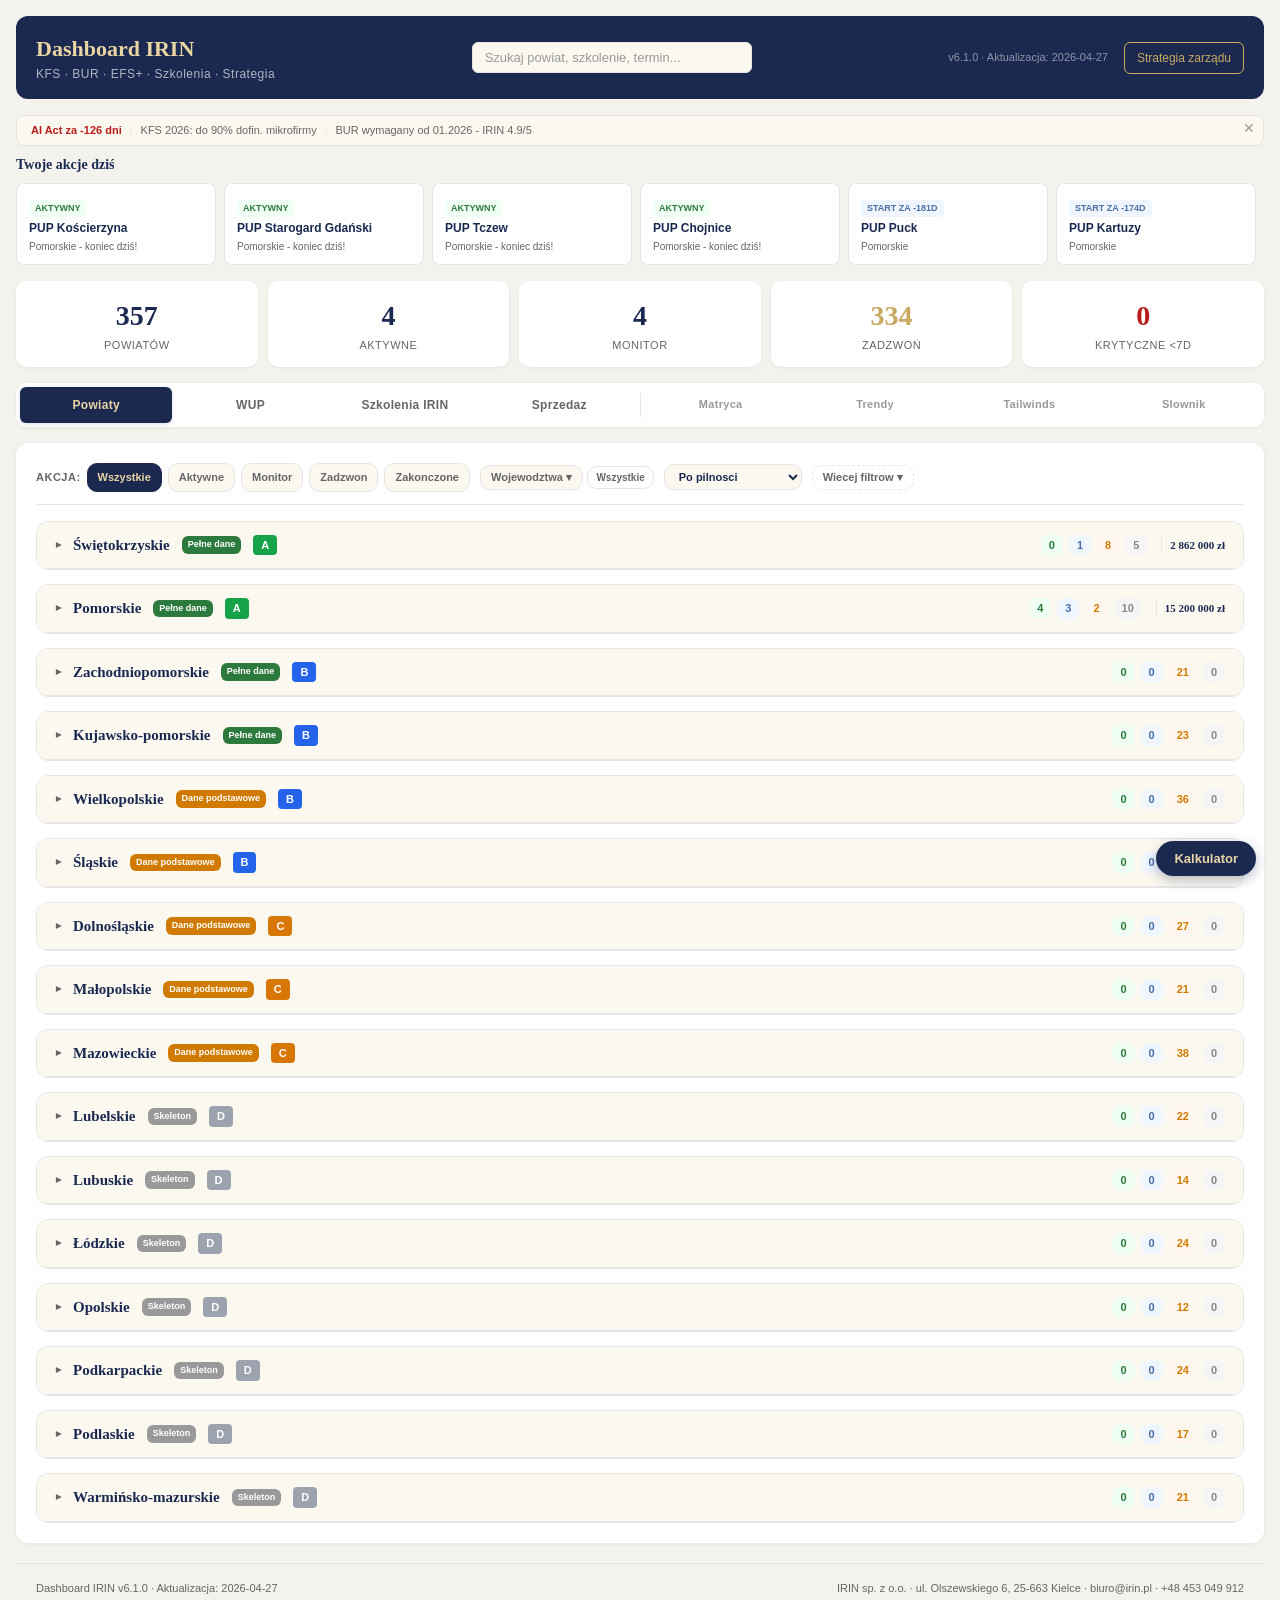
==== commit 13664c90: "feat: 5 zmian UX - akcje dnia, konsolidacja bannerów, FAB kalkulator, grupowanie filtrów, podział za" ====
--- a/index.html
+++ b/index.html
@@ -30,33 +30,22 @@
     </div>
   </header>
 
-  <!-- TAILWINDS 2026 BANNER (1 countdown - najpilniejszy) -->
-  <div class="tailwinds-banner" id="tailwinds-banner">
-    <div class="tw-banner-icon">⚠️</div>
-    <div class="tw-banner-content">
-      <strong>Tailwinds 2026:</strong>
-      AI Act pełne stosowanie za <span id="tw-aiact-days">—</span> dni (02.08.2026).
-      <a href="#tailwinds" onclick="switchTab(document.querySelector('[data-panel=&quot;tailwinds&quot;]'),'tailwinds')">Zobacz wszystkie ↗</a>
-    </div>
-    <button class="kfs-banner-close" onclick="this.parentElement.style.display='none'" aria-label="Zamknij">✕</button>
-  </div>
-
-  <!-- KFS 2026 GAME CHANGER BANNER (klikalne sygnaly) -->
-  <div class="kfs-banner" id="kfs-banner">
-    <div class="kfs-banner-icon">⚡</div>
-    <div class="kfs-banner-content">
-      <div class="kfs-banner-title">KFS 2026 — co nowego</div>
-      <div class="kfs-banner-text">
-        <strong onclick="goToSlownik('KFS')" class="banner-link">Dofinansowanie:</strong>
-        do 70% (mikrofirmy do 90%) ·
-        <strong onclick="goToSlownik('BUR')" class="banner-link">Wymóg BUR od 1.01.2026</strong>
-        — IRIN ma BUR <a onclick="goToSzkolenia('all')" class="banner-link">(4.9/5, 813 ocen)</a> ·
-        <strong onclick="goToSlownik('Retencja KFS')" class="banner-link">Retencja 3 mies.</strong>
-        — pracodawca utrzymuje pracownika ·
-        <strong>Wniosek elektroniczny</strong> przez praca.gov.pl
-      </div>
-    </div>
-    <button class="kfs-banner-close" onclick="this.parentElement.style.display='none'" aria-label="Zamknij">✕</button>
+  <!-- SKONSOLIDOWANY BANNER (1 linia) -->
+  <div class="info-bar" id="info-bar">
+    <span class="info-bar-item info-bar-deadline" onclick="switchTab(document.querySelector('[data-panel=&quot;tailwinds&quot;]'),'tailwinds')">
+      AI Act za <strong id="tw-aiact-days">—</strong> dni
+    </span>
+    <span class="info-bar-sep">|</span>
+    <span class="info-bar-item">KFS 2026: do 90% dofin. mikrofirmy</span>
+    <span class="info-bar-sep">|</span>
+    <span class="info-bar-item">BUR wymagany od 01.2026 - IRIN 4.9/5</span>
+    <button class="info-bar-close" onclick="this.parentElement.style.display='none'" aria-label="Zamknij">✕</button>
+  </div>
+
+  <!-- TWOJE AKCJE DZIŚ -->
+  <div class="akcje-dnia" id="akcje-dnia">
+    <div class="akcje-dnia-header">Twoje akcje dziś</div>
+    <div class="akcje-dnia-grid" id="akcje-dnia-grid"></div>
   </div>
 
   <!-- STATS (klikalne) -->
@@ -78,78 +67,85 @@
     </div>
   </div>
 
-  <!-- NAV TABS -->
+  <!-- NAV TABS - podzielone na Praca / Reference -->
   <div class="nav-tabs" role="tablist" aria-label="Sekcje dashboardu">
-    <div class="nav-tab active" data-panel="powiaty" role="tab" tabindex="0" aria-selected="true" onclick="switchTab(this,'powiaty')">Powiaty</div>
-    <div class="nav-tab" data-panel="wup" role="tab" tabindex="-1" aria-selected="false" onclick="switchTab(this,'wup')">WUP</div>
-    <div class="nav-tab" data-panel="szkolenia" role="tab" tabindex="-1" aria-selected="false" onclick="switchTab(this,'szkolenia')">Szkolenia IRIN</div>
-    <div class="nav-tab" data-panel="matryca" role="tab" tabindex="-1" aria-selected="false" onclick="switchTab(this,'matryca')">Matryca</div>
-    <div class="nav-tab" data-panel="trendy" role="tab" tabindex="-1" aria-selected="false" onclick="switchTab(this,'trendy')">Trendy 2026</div>
-    <div class="nav-tab" data-panel="tailwinds" role="tab" tabindex="-1" aria-selected="false" onclick="switchTab(this,'tailwinds')">Tailwinds 2026</div>
-    <div class="nav-tab" data-panel="slownik" role="tab" tabindex="-1" aria-selected="false" onclick="switchTab(this,'slownik')">Słownik</div>
-    <div class="nav-tab" data-panel="sprzedaz" role="tab" tabindex="-1" aria-selected="false" onclick="switchTab(this,'sprzedaz')">Sprzedaż</div>
+    <div class="nav-tab active nav-tab-primary" data-panel="powiaty" role="tab" tabindex="0" aria-selected="true" onclick="switchTab(this,'powiaty')">Powiaty</div>
+    <div class="nav-tab nav-tab-primary" data-panel="wup" role="tab" tabindex="-1" aria-selected="false" onclick="switchTab(this,'wup')">WUP</div>
+    <div class="nav-tab nav-tab-primary" data-panel="szkolenia" role="tab" tabindex="-1" aria-selected="false" onclick="switchTab(this,'szkolenia')">Szkolenia IRIN</div>
+    <div class="nav-tab nav-tab-primary" data-panel="sprzedaz" role="tab" tabindex="-1" aria-selected="false" onclick="switchTab(this,'sprzedaz')">Sprzedaz</div>
+    <div class="nav-tab-sep"></div>
+    <div class="nav-tab nav-tab-secondary" data-panel="matryca" role="tab" tabindex="-1" aria-selected="false" onclick="switchTab(this,'matryca')">Matryca</div>
+    <div class="nav-tab nav-tab-secondary" data-panel="trendy" role="tab" tabindex="-1" aria-selected="false" onclick="switchTab(this,'trendy')">Trendy</div>
+    <div class="nav-tab nav-tab-secondary" data-panel="tailwinds" role="tab" tabindex="-1" aria-selected="false" onclick="switchTab(this,'tailwinds')">Tailwinds</div>
+    <div class="nav-tab nav-tab-secondary" data-panel="slownik" role="tab" tabindex="-1" aria-selected="false" onclick="switchTab(this,'slownik')">Slownik</div>
   </div>
 
   <!-- ======== PANEL: POWIATY ======== -->
   <div class="panel" id="panel-powiaty" role="tabpanel">
     <div class="filters-header">
-      <div class="filter-group">
-        <span class="filter-label">Akcja:</span>
-        <div class="filter-chip active" data-filter="akcja" data-value="all" onclick="toggleFilter(this)">Wszystkie</div>
-        <div class="filter-chip" data-filter="akcja" data-value="aktywny" onclick="toggleFilter(this)">🟢 Aktywne</div>
-        <div class="filter-chip" data-filter="akcja" data-value="monitor" onclick="toggleFilter(this)">🔵 Monitor</div>
-        <div class="filter-chip" data-filter="akcja" data-value="zadzwon" onclick="toggleFilter(this)">🟡 Zadzwoń</div>
-        <div class="filter-chip" data-filter="akcja" data-value="zakonczony" onclick="toggleFilter(this)">⬜ Zakończone</div>
-      </div>
-      <div class="filter-group">
-        <span class="filter-label">Filar:</span>
-        <div class="filter-chip" data-filter="pillar" data-value="KFS" onclick="toggleFilter(this)">KFS</div>
-        <div class="filter-chip" data-filter="pillar" data-value="EFS+" onclick="toggleFilter(this)">EFS+</div>
-      </div>
-      <div class="filter-group">
-        <span class="filter-label">Tier:</span>
-        <div class="filter-chip active" data-filter="tier" data-value="all" onclick="toggleFilter(this)">Wszystkie</div>
-        <div class="filter-chip" data-filter="tier" data-value="1a" onclick="toggleFilter(this)">1A</div>
-        <div class="filter-chip" data-filter="tier" data-value="1b" onclick="toggleFilter(this)">1B</div>
-        <div class="filter-chip" data-filter="tier" data-value="2" onclick="toggleFilter(this)">2</div>
-      </div>
-      <div class="filter-group">
-        <span class="filter-label">Kwota:</span>
-        <div class="filter-chip active" data-filter="kwota" data-value="all" onclick="toggleFilter(this)">Wszystkie</div>
-        <div class="filter-chip" data-filter="kwota" data-value="mniej500k" onclick="toggleFilter(this)">&lt;500k</div>
-        <div class="filter-chip" data-filter="kwota" data-value="500k_2m" onclick="toggleFilter(this)">500k-2M</div>
-        <div class="filter-chip" data-filter="kwota" data-value="wiecej2m" onclick="toggleFilter(this)">&gt;2M</div>
-        <div class="filter-chip" data-filter="kwota" data-value="brak" onclick="toggleFilter(this)">brak</div>
-      </div>
-      <div class="filter-group">
-        <span class="filter-label">Priorytet PARP:</span>
-        <div class="filter-chip" data-filter="priorytet" data-value="P1" onclick="toggleFilter(this)">P1</div>
-        <div class="filter-chip" data-filter="priorytet" data-value="P2" onclick="toggleFilter(this)">P2</div>
-        <div class="filter-chip" data-filter="priorytet" data-value="P3" onclick="toggleFilter(this)">P3</div>
-        <div class="filter-chip" data-filter="priorytet" data-value="P4" onclick="toggleFilter(this)">P4</div>
-        <div class="filter-chip" data-filter="priorytet" data-value="P5" onclick="toggleFilter(this)">P5</div>
-        <div class="filter-chip" data-filter="priorytet" data-value="P6" onclick="toggleFilter(this)">P6</div>
-        <div class="filter-chip" data-filter="priorytet" data-value="P7" onclick="toggleFilter(this)">P7</div>
-      </div>
-      <div class="filter-group" id="filter-group-voivodeship">
-        <div class="woj-dropdown-wrap" id="woj-dropdown-wrap">
-          <button class="woj-dropdown-btn" id="woj-dropdown-btn" onclick="toggleWojDropdown(event)">
-            Województwa <span id="woj-dropdown-badge" class="woj-badge" style="display:none">0</span> ▾
-          </button>
-          <button class="woj-all-btn" onclick="selectAllVoivodeships()">Wszystkie</button>
-          <div class="woj-dropdown-panel" id="woj-dropdown-panel"></div>
-        </div>
-      </div>
-      <div class="filter-group">
-        <span class="filter-label">Sortuj:</span>
-        <select class="sort-select" id="sort-preset" onchange="applySortPreset(this.value)">
-          <option value="urgency">Po pilności</option>
-          <option value="amount">Po kwocie</option>
-          <option value="irin">Dopasowanie IRIN</option>
-          <option value="geo">Alfabetycznie</option>
-        </select>
-      </div>
-      <div class="results-count" id="results-count"></div>
+      <!-- Filtry podstawowe (zawsze widoczne) -->
+      <div class="filters-primary">
+        <div class="filter-group">
+          <span class="filter-label">Akcja:</span>
+          <div class="filter-chip active" data-filter="akcja" data-value="all" onclick="toggleFilter(this)">Wszystkie</div>
+          <div class="filter-chip" data-filter="akcja" data-value="aktywny" onclick="toggleFilter(this)">Aktywne</div>
+          <div class="filter-chip" data-filter="akcja" data-value="monitor" onclick="toggleFilter(this)">Monitor</div>
+          <div class="filter-chip" data-filter="akcja" data-value="zadzwon" onclick="toggleFilter(this)">Zadzwon</div>
+          <div class="filter-chip" data-filter="akcja" data-value="zakonczony" onclick="toggleFilter(this)">Zakonczone</div>
+        </div>
+        <div class="filter-group" id="filter-group-voivodeship">
+          <div class="woj-dropdown-wrap" id="woj-dropdown-wrap">
+            <button class="woj-dropdown-btn" id="woj-dropdown-btn" onclick="toggleWojDropdown(event)">
+              Wojewodztwa <span id="woj-dropdown-badge" class="woj-badge" style="display:none">0</span> ▾
+            </button>
+            <button class="woj-all-btn" onclick="selectAllVoivodeships()">Wszystkie</button>
+            <div class="woj-dropdown-panel" id="woj-dropdown-panel"></div>
+          </div>
+        </div>
+        <div class="filter-group">
+          <select class="sort-select" id="sort-preset" onchange="applySortPreset(this.value)" aria-label="Sortowanie">
+            <option value="urgency">Po pilnosci</option>
+            <option value="amount">Po kwocie</option>
+            <option value="irin">Dopasowanie IRIN</option>
+            <option value="geo">Alfabetycznie</option>
+          </select>
+        </div>
+        <button class="filter-more-btn" onclick="document.getElementById('filters-extra').classList.toggle('filters-extra-open')">Wiecej filtrow ▾</button>
+        <div class="results-count" id="results-count"></div>
+      </div>
+      <!-- Filtry rozszerzone (ukryte domyślnie) -->
+      <div class="filters-extra" id="filters-extra">
+        <div class="filter-group">
+          <span class="filter-label">Filar:</span>
+          <div class="filter-chip" data-filter="pillar" data-value="KFS" onclick="toggleFilter(this)">KFS</div>
+          <div class="filter-chip" data-filter="pillar" data-value="EFS+" onclick="toggleFilter(this)">EFS+</div>
+        </div>
+        <div class="filter-group">
+          <span class="filter-label">Tier:</span>
+          <div class="filter-chip active" data-filter="tier" data-value="all" onclick="toggleFilter(this)">Wszystkie</div>
+          <div class="filter-chip" data-filter="tier" data-value="1a" onclick="toggleFilter(this)">1A</div>
+          <div class="filter-chip" data-filter="tier" data-value="1b" onclick="toggleFilter(this)">1B</div>
+          <div class="filter-chip" data-filter="tier" data-value="2" onclick="toggleFilter(this)">2</div>
+        </div>
+        <div class="filter-group">
+          <span class="filter-label">Kwota:</span>
+          <div class="filter-chip active" data-filter="kwota" data-value="all" onclick="toggleFilter(this)">Wszystkie</div>
+          <div class="filter-chip" data-filter="kwota" data-value="mniej500k" onclick="toggleFilter(this)">&lt;500k</div>
+          <div class="filter-chip" data-filter="kwota" data-value="500k_2m" onclick="toggleFilter(this)">500k-2M</div>
+          <div class="filter-chip" data-filter="kwota" data-value="wiecej2m" onclick="toggleFilter(this)">&gt;2M</div>
+          <div class="filter-chip" data-filter="kwota" data-value="brak" onclick="toggleFilter(this)">brak</div>
+        </div>
+        <div class="filter-group">
+          <span class="filter-label">Priorytet PARP:</span>
+          <div class="filter-chip" data-filter="priorytet" data-value="P1" onclick="toggleFilter(this)">P1</div>
+          <div class="filter-chip" data-filter="priorytet" data-value="P2" onclick="toggleFilter(this)">P2</div>
+          <div class="filter-chip" data-filter="priorytet" data-value="P3" onclick="toggleFilter(this)">P3</div>
+          <div class="filter-chip" data-filter="priorytet" data-value="P4" onclick="toggleFilter(this)">P4</div>
+          <div class="filter-chip" data-filter="priorytet" data-value="P5" onclick="toggleFilter(this)">P5</div>
+          <div class="filter-chip" data-filter="priorytet" data-value="P6" onclick="toggleFilter(this)">P6</div>
+          <div class="filter-chip" data-filter="priorytet" data-value="P7" onclick="toggleFilter(this)">P7</div>
+        </div>
+      </div>
     </div>
     <div class="cards-grid" id="cards-grid"></div>
   </div>
@@ -334,6 +330,11 @@
     </div>
   </div>
 
+  <!-- FLOATING KALKULATOR BUTTON -->
+  <button class="fab-kalkulator" id="fab-kalkulator" onclick="toggleFabKalkulator()" aria-label="Kalkulator dofinansowania">
+    Kalkulator
+  </button>
+
   <!-- FOOTER -->
   <footer class="footer">
     <div class="footer-left">
@@ -365,5 +366,6 @@
 <script src="assets/js/kalkulator.js"></script>
 <script src="assets/js/tailwinds.js"></script>
 <script src="assets/js/search.js"></script>
+<script src="assets/js/akcje_dnia.js"></script>
 </body>
 </html>
--- a/assets/css/style.css
+++ b/assets/css/style.css
@@ -487,17 +487,64 @@
 .md-modal-body th { background: var(--krem-jasny); }
 
 
-/* Tailwinds banner */
-.tailwinds-banner {
-  display: flex; align-items: center; gap: 10px;
-  background: linear-gradient(135deg, #FFF7ED 0%, #FEF2F2 100%);
-  border: 1px solid var(--pilne); border-radius: 8px;
-  padding: 10px 14px; margin-bottom: 8px;
-  font-size: 13px;
-}
-.tw-banner-icon { font-size: 18px; }
-.tw-banner-content { flex: 1; }
-.tw-banner-content a { color: var(--granat); font-weight: 600; cursor: pointer; }
+/* Info bar (skonsolidowany banner) */
+.info-bar {
+  display: flex; align-items: center; gap: 8px; flex-wrap: wrap;
+  padding: 6px 14px; margin-bottom: 8px;
+  background: var(--krem-jasny); border: 1px solid var(--linia); border-radius: 8px;
+  font-size: 11px; color: var(--szary); position: relative;
+}
+.info-bar-item { white-space: nowrap; }
+.info-bar-deadline { cursor: pointer; color: var(--krytyczne); font-weight: 600; }
+.info-bar-deadline:hover { text-decoration: underline; }
+.info-bar-sep { color: var(--linia); }
+.info-bar-close { position: absolute; right: 8px; top: 4px; background: none; border: none; font-size: 14px; color: var(--szary-jasny); cursor: pointer; }
+
+/* Akcje dnia */
+.akcje-dnia { margin-bottom: 12px; }
+.akcje-dnia-header { font-family: Georgia, serif; font-size: 14px; font-weight: 700; color: var(--granat); margin-bottom: 8px; }
+.akcje-dnia-grid { display: flex; gap: 8px; overflow-x: auto; padding-bottom: 4px; }
+.ad-card {
+  flex: 0 0 200px; padding: 10px 12px; border-radius: 8px;
+  border: 1px solid var(--linia); background: var(--white);
+  cursor: pointer; transition: box-shadow 0.15s, transform 0.15s;
+}
+.ad-card:hover { box-shadow: 0 2px 8px rgba(0,0,0,0.1); transform: translateY(-1px); }
+.ad-badge { font-size: 9px; font-weight: 700; padding: 2px 6px; border-radius: 4px; margin-bottom: 4px; display: inline-block; }
+.ad-badge-aktywny { background: var(--trwa-bg); color: var(--trwa); }
+.ad-badge-monitor { background: var(--nadchodzi-bg); color: var(--nadchodzi); }
+.ad-badge-deadline { background: var(--krytyczne-bg); color: var(--krytyczne); }
+.ad-badge-szkolenie { background: var(--pilne-bg); color: var(--pilne); }
+.ad-title { font-size: 12px; font-weight: 600; color: var(--granat); line-height: 1.3; }
+.ad-sub { font-size: 10px; color: var(--szary); margin-top: 2px; }
+.ad-kwota { font-size: 11px; font-weight: 700; color: var(--granat); margin-top: 4px; }
+
+/* Nav tabs - praca vs reference */
+.nav-tab-sep { width: 1px; background: var(--linia); margin: 6px 2px; flex-shrink: 0; }
+.nav-tab-secondary { font-size: 11px; color: var(--szary-jasny); }
+.nav-tab-secondary:hover { color: var(--szary); }
+
+/* Filtry - primary visible, extra hidden */
+.filters-primary { display: flex; flex-wrap: wrap; align-items: center; gap: 10px; }
+.filters-extra { display: none; margin-top: 10px; padding-top: 10px; border-top: 1px dashed var(--linia); }
+.filters-extra.filters-extra-open { display: flex; flex-wrap: wrap; gap: 10px; }
+.filter-more-btn {
+  padding: 5px 10px; border-radius: 10px; font-size: 11px; font-weight: 600;
+  cursor: pointer; background: transparent; color: var(--szary); border: 1px dashed var(--linia);
+  transition: all 0.15s;
+}
+.filter-more-btn:hover { border-color: var(--granat); color: var(--granat); }
+
+/* Floating kalkulator button */
+.fab-kalkulator {
+  position: fixed; bottom: 24px; right: 24px; z-index: 50;
+  padding: 10px 18px; border-radius: 999px;
+  background: var(--granat); color: var(--zloto-jasny); border: none;
+  font-size: 13px; font-weight: 600; cursor: pointer;
+  box-shadow: 0 4px 12px rgba(27,41,81,0.3);
+  transition: transform 0.15s, box-shadow 0.15s;
+}
+.fab-kalkulator:hover { transform: translateY(-2px); box-shadow: 0 6px 20px rgba(27,41,81,0.4); }
 
 /* Tailwinds zakładka - karty */
 .tailwinds-grid {
@@ -648,4 +695,8 @@
   .tailwinds-grid { grid-template-columns: 1fr; }
   .kalk-grid { flex-direction: column; }
   .header-search { flex: 1 1 100%; order: 3; }
-}
+  .akcje-dnia-grid { gap: 6px; }
+  .ad-card { flex: 0 0 160px; }
+  .fab-kalkulator { bottom: 16px; right: 16px; padding: 8px 14px; font-size: 12px; }
+  .nav-tab-sep { display: none; }
+}
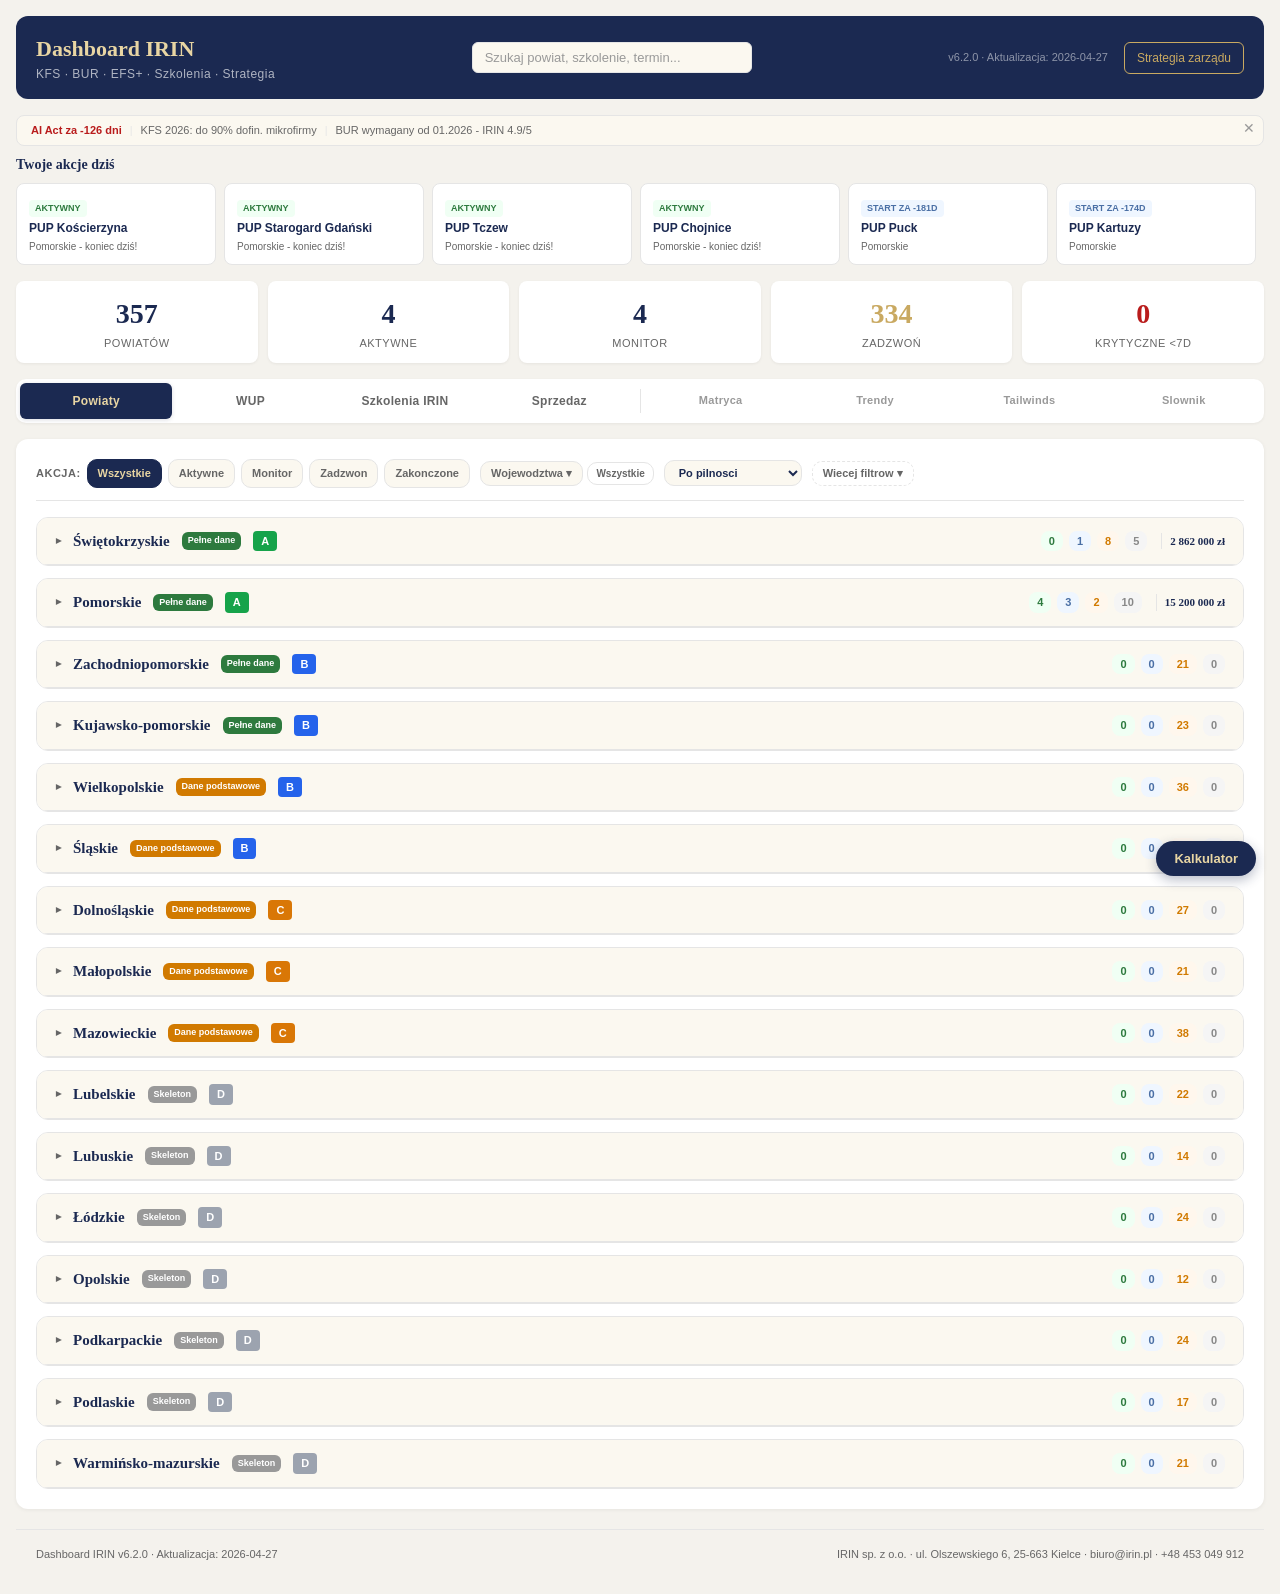
==== commit 2745caa3: "v6.2: integracja PROP-01/02 + KPI + meta v6.2.0 Backend (data): - data/szkolenia_propozycje.json: PR" ====
--- a/index.html
+++ b/index.html
@@ -309,6 +309,11 @@
   <!-- ======== PANEL: SPRZEDAŻ ======== -->
   <div class="panel" id="panel-sprzedaz" role="tabpanel" style="display:none">
     <div class="sales-section">
+      <h3>🔴 Propozycje promowane (research zakończony)</h3>
+      <p class="sales-section-desc">Nowe szkolenia z gotowym pakietem sprzedażowym - do rejestracji w BUR PARP.</p>
+      <div class="sales-grid" id="sales-propozycje-promowane"></div>
+    </div>
+    <div class="sales-section">
       <h3>📁 Per szkolenie (materiały handlowca)</h3>
       <div class="sales-grid" id="sales-per-szkolenie"></div>
     </div>
--- a/assets/css/style.css
+++ b/assets/css/style.css
@@ -48,7 +48,7 @@
 .kfs-banner-close { position: absolute; top: 8px; right: 12px; background: none; border: none; font-size: 16px; color: #999; cursor: pointer; }
 
 .stats-strip { display: grid; grid-template-columns: repeat(5, 1fr); gap: 10px; margin-bottom: 16px; }
-.stat-card { background: white; border-radius: 10px; padding: 14px 16px; text-align: center; box-shadow: 0 1px 3px rgba(0,0,0,0.06); }
+.stat-card { background: white; border-radius: 8px; padding: 12px 16px; text-align: center; box-shadow: 0 1px 3px rgba(0,0,0,0.06); cursor: pointer; transition: transform 0.15s, box-shadow 0.15s; }
 .stat-value { font-family: Georgia, serif; font-size: 28px; font-weight: 700; color: var(--granat); }
 .stat-label { font-size: 11px; color: var(--szary); text-transform: uppercase; letter-spacing: 0.5px; }
 .stat-urgent .stat-value { color: var(--pilne); }
@@ -80,7 +80,7 @@
 .woj-dropdown-panel.open { display: block; }
 .woj-checkbox-label { display: block; padding: 4px 0; font-size: 12px; cursor: pointer; }
 
-.cards-grid { display: flex; flex-direction: column; gap: 8px; }
+.cards-grid { display: flex; flex-direction: column; gap: 12px; }
 .card { border-radius: 10px; overflow: hidden; border: 1px solid var(--linia); border-left: 4px solid var(--szary-jasny); background: white; transition: box-shadow 0.15s; }
 .card:hover { box-shadow: 0 2px 8px rgba(0,0,0,0.08); }
 .card.krytyczny { border-left-color: var(--krytyczne); }
@@ -88,7 +88,6 @@
 .card.trwa { border-left-color: var(--trwa); }
 .card.nadchodzi { border-left-color: var(--nadchodzi); }
 .card.zakonczony { border-left-color: var(--szary-jasny); }
-.card-head { padding: 12px 16px; display: flex; align-items: center; justify-content: space-between; cursor: pointer; border-radius: 10px 10px 0 0; transition: background 0.15s; }
 .card-head:hover { background: var(--krem-jasny); }
 .card-head-left { display: flex; align-items: center; gap: 10px; flex-wrap: wrap; }
 .card-head-right { display: flex; align-items: center; gap: 8px; flex-shrink: 0; }
@@ -137,21 +136,20 @@
 .claudia-avatar.small { width: 22px; height: 22px; font-size: 11px; }
 .claudia-text { font-size: 12px; color: #333; line-height: 1.5; }
 
-.card-links { margin-top: 10px; padding-top: 8px; border-top: 1px solid var(--linia); }
-.card-links { display: flex; gap: 6px; flex-wrap: wrap; }
+.card-links { margin-top: 8px; padding-top: 8px; border-top: 1px solid var(--linia); display: flex; gap: 6px; flex-wrap: wrap; }
 .card-links a { font-size: 11px; color: var(--nadchodzi); text-decoration: none; padding: 3px 8px; border: 1px solid var(--linia); border-radius: 4px; transition: all 0.15s; }
 .card-links a:hover { background: var(--nadchodzi-bg); border-color: var(--nadchodzi); }
 
 .wup-grid { display: grid; grid-template-columns: repeat(auto-fill, minmax(340px, 1fr)); gap: 12px; }
 .wup-card { border: 1px solid var(--linia); border-radius: 10px; background: white; overflow: hidden; }
-.wup-card-header { padding: 14px 16px; background: var(--krem-jasny); border-bottom: 1px solid var(--linia); }
+.wup-card-header { padding: 12px 16px; background: var(--krem-jasny); border-bottom: 1px solid var(--linia); cursor: pointer; transition: background 0.15s; }
 .wup-title { font-family: Georgia, serif; font-size: 14px; font-weight: 700; color: var(--granat); display: flex; align-items: center; gap: 8px; }
 .wup-voiv { font-size: 11px; color: var(--szary); margin-top: 2px; }
 .wup-card-body { padding: 14px 16px; }
 .wup-section { margin-bottom: 10px; font-size: 12px; }
 .wup-section strong { color: var(--granat); display: block; margin-bottom: 4px; }
 .wup-priority { padding: 3px 0; }
-.wup-project { padding: 3px 0; }
+.wup-project { padding: 8px 0; border-bottom: 1px dashed var(--linia); }
 .project-status { font-size: 10px; font-weight: 600; padding: 1px 6px; border-radius: 4px; background: var(--trwa-bg); color: var(--trwa); }
 .wup-card-footer { padding: 10px 16px; border-top: 1px solid var(--linia); display: flex; gap: 6px; flex-wrap: wrap; }
 .wup-card-footer a { font-size: 11px; color: var(--nadchodzi); text-decoration: none; padding: 3px 8px; border: 1px solid var(--linia); border-radius: 4px; transition: all 0.15s; }
@@ -298,12 +296,8 @@
 .kfs-banner-text .banner-link { cursor: pointer; color: var(--granat); text-decoration: underline; }
 .kfs-banner-text .banner-link:hover { color: var(--zloto); }
 
-/* === v5: stat-card hover === */
-.stat-card { cursor: pointer; transition: transform 0.15s, box-shadow 0.15s; }
 .stat-card:hover { transform: translateY(-1px); box-shadow: 0 3px 8px rgba(0,0,0,0.1); }
 
-/* === v5: voivodeship groups === */
-.cards-grid { gap: 14px; }
 .woj-group {
   margin-bottom: 0;
   background: white;
@@ -350,13 +344,14 @@
 .matryca-wynik.wynik-C { background: #D97706; color: white; }
 .matryca-wynik.wynik-D { background: #9CA3AF; color: white; }
 
-/* === v5: card 6-column grid === */
 .card-head {
   display: grid;
   grid-template-columns: 14px 1fr auto auto auto auto;
-  gap: 10px;
+  gap: 8px;
   align-items: center;
-  padding: 10px 14px;
+  padding: 12px 16px;
+  cursor: pointer;
+  transition: background 0.15s;
 }
 .card-col-chevron { font-size: 11px; color: var(--szary); transition: transform 0.2s; }
 .card.expanded .card-col-chevron { transform: rotate(90deg); }
@@ -390,8 +385,6 @@
 .link-prior, .link-akad { color: var(--granat); text-decoration: underline; cursor: pointer; }
 .link-prior:hover, .link-akad:hover { color: var(--zloto); }
 
-/* === v5: WUP rozszerzone projekty === */
-.wup-project { padding: 8px 0; border-bottom: 1px dashed var(--linia); }
 .wup-project:last-child { border-bottom: none; }
 .proj-head { display: flex; align-items: center; gap: 6px; flex-wrap: wrap; font-size: 12px; }
 .proj-head strong { color: var(--granat); flex: 1; }
@@ -612,7 +605,6 @@
 .wup-card.wup-collapsed .wup-card-body,
 .wup-card.wup-collapsed .wup-card-footer,
 .wup-card.wup-collapsed .wup-card-updated { display: none; }
-.wup-card-header { cursor: pointer; transition: background 0.15s; }
 .wup-card-header:hover { background: var(--krem); }
 .wup-chevron { transition: transform 0.2s; font-size: 12px; color: var(--szary); }
 .wup-card.wup-collapsed .wup-chevron { transform: rotate(-90deg); }
@@ -650,6 +642,10 @@
 .search-result-sub { font-size: 11px; color: var(--szary); white-space: nowrap; overflow: hidden; text-overflow: ellipsis; }
 .search-badge { font-size: 10px; font-weight: 700; padding: 2px 6px; border-radius: 3px; background: var(--krem); color: var(--granat); white-space: nowrap; }
 .search-no-results { padding: 12px; text-align: center; font-size: 12px; color: var(--szary); }
+
+/* Status row w karcie powiatu */
+.card-status-row { display: flex; gap: 8px; flex-wrap: wrap; padding: 6px 0; margin-bottom: 6px; border-bottom: 1px dashed var(--linia); font-size: 11px; color: var(--szary); }
+.card-status-sep { color: var(--linia); }
 
 /* Kontakt PUP w karcie */
 .card-contact { display: flex; gap: 16px; flex-wrap: wrap; margin: 6px 0; font-size: 12px; }
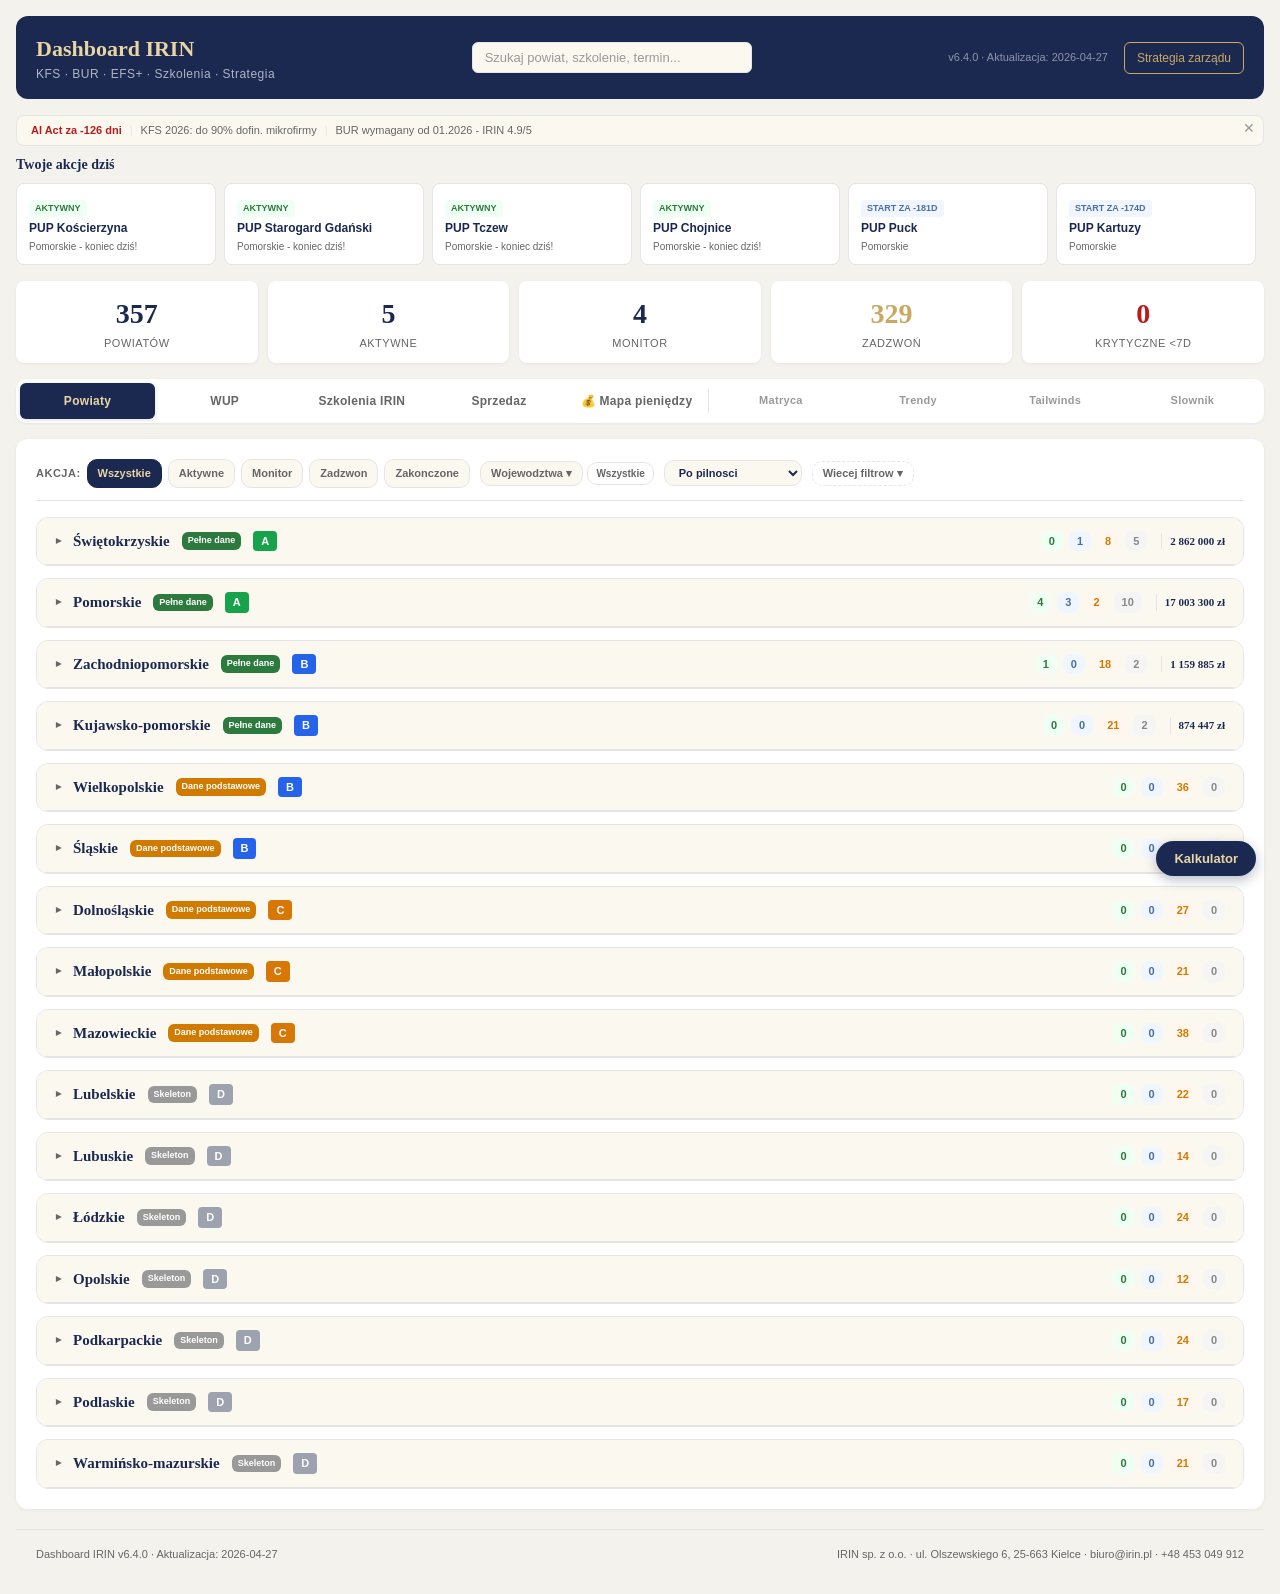
==== commit cc6547ab: "v6.4 M4+M5: UI Mapa pieniedzy KFS+BUR 2026 + bump wersja 6.4.0 Nowa zakladka "💰 Mapa pieniędzy" w da" ====
--- a/index.html
+++ b/index.html
@@ -73,6 +73,7 @@
     <div class="nav-tab nav-tab-primary" data-panel="wup" role="tab" tabindex="-1" aria-selected="false" onclick="switchTab(this,'wup')">WUP</div>
     <div class="nav-tab nav-tab-primary" data-panel="szkolenia" role="tab" tabindex="-1" aria-selected="false" onclick="switchTab(this,'szkolenia')">Szkolenia IRIN</div>
     <div class="nav-tab nav-tab-primary" data-panel="sprzedaz" role="tab" tabindex="-1" aria-selected="false" onclick="switchTab(this,'sprzedaz')">Sprzedaz</div>
+    <div class="nav-tab nav-tab-primary" data-panel="mapa-pieniedzy" role="tab" tabindex="-1" aria-selected="false" onclick="switchTab(this,'mapa-pieniedzy')">💰 Mapa pieniędzy</div>
     <div class="nav-tab-sep"></div>
     <div class="nav-tab nav-tab-secondary" data-panel="matryca" role="tab" tabindex="-1" aria-selected="false" onclick="switchTab(this,'matryca')">Matryca</div>
     <div class="nav-tab nav-tab-secondary" data-panel="trendy" role="tab" tabindex="-1" aria-selected="false" onclick="switchTab(this,'trendy')">Trendy</div>
@@ -335,6 +336,48 @@
     </div>
   </div>
 
+  <!-- ======== PANEL: MAPA PIENIĘDZY (KFS+BUR 2026) ======== -->
+  <div class="panel" id="panel-mapa-pieniedzy" role="tabpanel" style="display:none">
+    <div class="mapa-pieniedzy-header">
+      <h2>💰 Mapa pieniędzy KFS+BUR 2026</h2>
+      <p class="mapa-subtitle">Strategiczny przegląd alokacji KFS dla 16 województw + szczegóły TIER 1A. Źródło: PDF MRiPS "KFS 2026 plan wydatkowania".</p>
+      <div class="mapa-stats">
+        <div class="mapa-stat"><span class="mapa-stat-value" id="mp-suma-pl">—</span><span class="mapa-stat-label">Suma KFS 2026 PL</span></div>
+        <div class="mapa-stat"><span class="mapa-stat-value" id="mp-top-woj">—</span><span class="mapa-stat-label">Top województwo</span></div>
+        <div class="mapa-stat"><span class="mapa-stat-value" id="mp-srednia-woj">—</span><span class="mapa-stat-label">Średnia/województwo</span></div>
+        <div class="mapa-stat"><span class="mapa-stat-value" id="mp-pow-z-danymi">—</span><span class="mapa-stat-label">Powiaty z kwotami</span></div>
+      </div>
+    </div>
+    <div class="mapa-grid">
+      <div class="mapa-left">
+        <h3>🗺️ Heatmap województw (KFS 2026)</h3>
+        <div id="mapa-svg-container"></div>
+        <div class="mapa-legend">
+          <span>Niska kwota</span>
+          <div class="mapa-legend-bar"></div>
+          <span>Wysoka kwota</span>
+        </div>
+        <p class="mapa-hint">Kliknij województwo żeby zobaczyć powiaty + akcje sprzedażowe.</p>
+      </div>
+      <div class="mapa-right">
+        <h3>🏆 TOP-20 powiatów (potencjał sprzedażowy)</h3>
+        <p class="mapa-hint">Score = log(kwota) × mnożnik_status × mnożnik_priorytet × mnożnik_irin_match</p>
+        <table class="mapa-tabela" id="mapa-top-powiaty">
+          <thead><tr><th>#</th><th>Powiat</th><th>Województwo</th><th>Kwota KFS</th><th>Status</th><th>Score</th></tr></thead>
+          <tbody></tbody>
+        </table>
+      </div>
+    </div>
+    <div class="mapa-drilldown" id="mapa-drilldown" style="display:none">
+      <h3 id="mapa-drilldown-title">Powiaty województwa: —</h3>
+      <p id="mapa-drilldown-meta"></p>
+      <table class="mapa-tabela mapa-tabela-drilldown">
+        <thead><tr><th>Powiat</th><th>Kwota KFS</th><th>Status</th><th>Daty naboru</th><th>Akcja</th></tr></thead>
+        <tbody id="mapa-drilldown-body"></tbody>
+      </table>
+    </div>
+  </div>
+
   <!-- FLOATING KALKULATOR BUTTON -->
   <button class="fab-kalkulator" id="fab-kalkulator" onclick="toggleFabKalkulator()" aria-label="Kalkulator dofinansowania">
     Kalkulator
@@ -372,5 +415,6 @@
 <script src="assets/js/tailwinds.js"></script>
 <script src="assets/js/search.js"></script>
 <script src="assets/js/akcje_dnia.js"></script>
+<script src="assets/js/mapa_pieniedzy.js"></script>
 </body>
 </html>
--- a/assets/css/style.css
+++ b/assets/css/style.css
@@ -696,3 +696,44 @@
   .fab-kalkulator { bottom: 16px; right: 16px; padding: 8px 14px; font-size: 12px; }
   .nav-tab-sep { display: none; }
 }
+
+/* ======== MAPA PIENIEDZY (KFS+BUR 2026) ======== */
+.mapa-pieniedzy-header { padding: 20px 0 12px; border-bottom: 1px solid #e0e0e0; margin-bottom: 20px; }
+.mapa-pieniedzy-header h2 { margin: 0 0 6px; color: var(--zloto, #c9a227); font-size: 22px; }
+.mapa-subtitle { color: #666; font-size: 13px; margin: 0 0 12px; }
+.mapa-stats { display: grid; grid-template-columns: repeat(4, 1fr); gap: 12px; }
+.mapa-stat { background: #f7f7f7; padding: 12px 14px; border-radius: 8px; border-left: 3px solid var(--zloto, #c9a227); }
+.mapa-stat-value { display: block; font-size: 18px; font-weight: 600; color: #222; }
+.mapa-stat-label { display: block; font-size: 11px; color: #777; margin-top: 4px; text-transform: uppercase; letter-spacing: 0.5px; }
+.mapa-grid { display: grid; grid-template-columns: 1fr 1fr; gap: 24px; margin-top: 20px; }
+.mapa-left h3, .mapa-right h3 { margin: 0 0 10px; font-size: 16px; }
+.mapa-svg { width: 100%; max-width: 600px; height: auto; }
+.mapa-woj-cell { cursor: pointer; transition: opacity 0.15s; }
+.mapa-woj-cell:hover { opacity: 0.75; }
+.mapa-woj-cell rect { transition: stroke-width 0.15s; }
+.mapa-woj-cell:hover rect { stroke-width: 3; stroke: #c9a227; }
+.mapa-woj-label { font-size: 11px; font-weight: 600; fill: #222; pointer-events: none; }
+.mapa-woj-kwota { font-size: 10px; fill: #444; pointer-events: none; }
+.mapa-legend { display: flex; align-items: center; gap: 10px; margin: 12px 0 8px; font-size: 11px; color: #666; }
+.mapa-legend-bar { flex: 1; height: 12px; max-width: 200px; background: linear-gradient(to right, #fff5b8, #fb8c00, #b71c1c); border-radius: 4px; }
+.mapa-hint { font-size: 12px; color: #777; margin: 6px 0 0; font-style: italic; }
+.mapa-tabela { width: 100%; border-collapse: collapse; font-size: 13px; }
+.mapa-tabela thead { background: #f7f7f7; }
+.mapa-tabela th { padding: 8px 10px; text-align: left; font-weight: 600; color: #444; border-bottom: 2px solid #ddd; }
+.mapa-tabela td { padding: 8px 10px; border-bottom: 1px solid #eee; }
+.mapa-tabela tbody tr { cursor: pointer; transition: background 0.1s; }
+.mapa-tabela tbody tr:hover { background: #fff8e1; }
+.mapa-status-badge { display: inline-block; padding: 2px 8px; border-radius: 10px; font-size: 11px; font-weight: 600; text-transform: uppercase; letter-spacing: 0.3px; }
+.mapa-status-trwa { background: #c8e6c9; color: #1b5e20; }
+.mapa-status-nadchodzi { background: #fff3cd; color: #856404; }
+.mapa-status-zakonczony { background: #e0e0e0; color: #555; }
+.mapa-status-do_weryfikacji, .mapa-status-brak_danych, .mapa-status-unk { background: #f5f5f5; color: #888; }
+.mapa-score { font-weight: 600; color: var(--zloto, #c9a227); }
+.mapa-drilldown { margin-top: 24px; padding: 18px; background: #fafafa; border-radius: 10px; border-left: 4px solid var(--zloto, #c9a227); }
+.mapa-drilldown h3 { margin: 0 0 6px; }
+.mapa-drilldown-meta { color: #666; font-size: 13px; margin: 0 0 12px; }
+.mapa-tabela-drilldown { background: white; }
+@media (max-width: 900px) {
+  .mapa-stats { grid-template-columns: repeat(2, 1fr); }
+  .mapa-grid { grid-template-columns: 1fr; }
+}
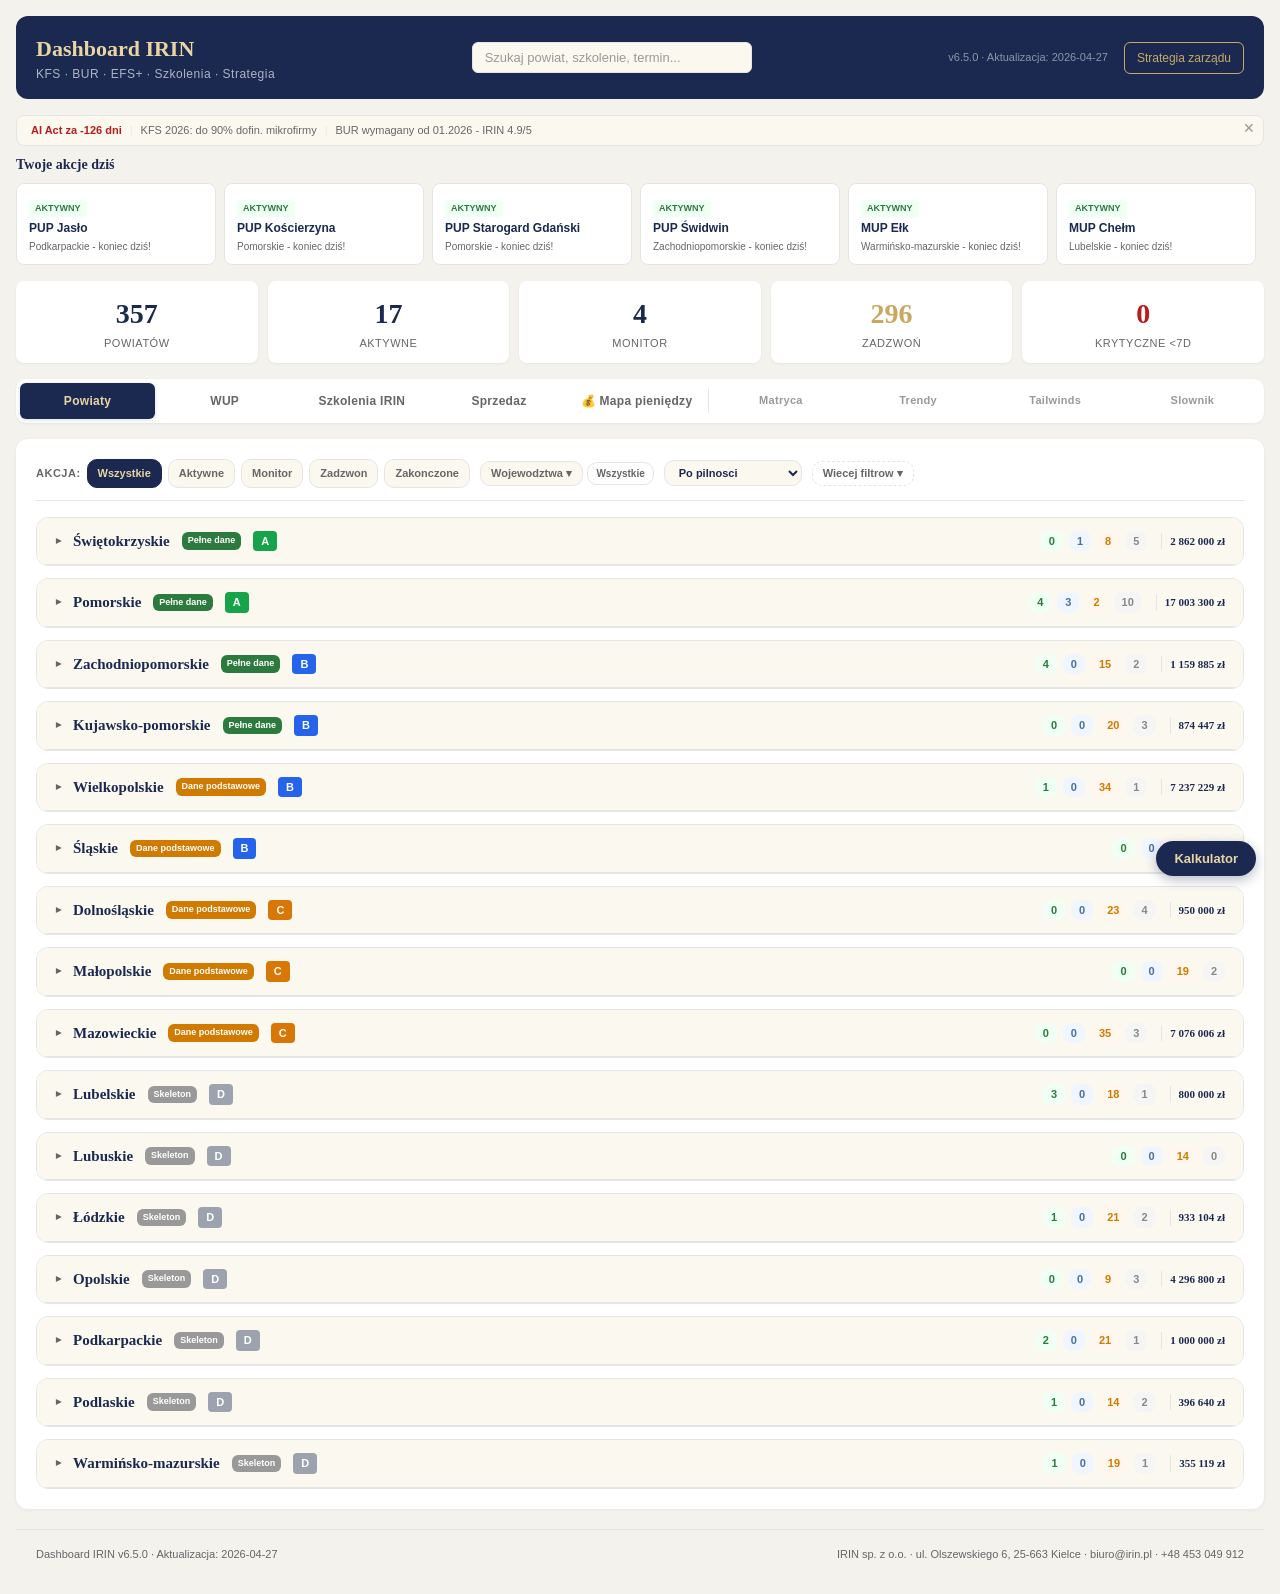
==== commit 36d4d1c7: "v6.5: pelen przeglad 6 zrodel pieniedzy + scraper bulk merge 282/357 powiatow REFRAME: kompletna map" ====
--- a/index.html
+++ b/index.html
@@ -339,8 +339,10 @@
   <!-- ======== PANEL: MAPA PIENIĘDZY (KFS+BUR 2026) ======== -->
   <div class="panel" id="panel-mapa-pieniedzy" role="tabpanel" style="display:none">
     <div class="mapa-pieniedzy-header">
-      <h2>💰 Mapa pieniędzy KFS+BUR 2026</h2>
-      <p class="mapa-subtitle">Strategiczny przegląd alokacji KFS dla 16 województw + szczegóły TIER 1A. Źródło: PDF MRiPS "KFS 2026 plan wydatkowania".</p>
+      <h2>💰 Mapa pieniędzy - wszystkie źródła PL 2026</h2>
+      <p class="mapa-subtitle">Pełen przegląd 6 źródeł finansowania szkoleń dla MŚP w Polsce 2026 (~626 mln zł łącznie). Strategiczny widok dla sprzedaży IRIN.</p>
+      <div id="mapa-zrodla-grid" class="zrodla-grid"></div>
+      <h3 style="margin-top:24px;color:#444;font-size:16px">📊 KFS 2026 - rozkład regionalny (z PDF MRiPS)</h3>
       <div class="mapa-stats">
         <div class="mapa-stat"><span class="mapa-stat-value" id="mp-suma-pl">—</span><span class="mapa-stat-label">Suma KFS 2026 PL</span></div>
         <div class="mapa-stat"><span class="mapa-stat-value" id="mp-top-woj">—</span><span class="mapa-stat-label">Top województwo</span></div>
@@ -360,7 +362,9 @@
         <p class="mapa-hint">Kliknij województwo żeby zobaczyć powiaty + akcje sprzedażowe.</p>
       </div>
       <div class="mapa-right">
-        <h3>🏆 TOP-20 powiatów (potencjał sprzedażowy)</h3>
+        <h3>📊 Ranking 16 województw (KFS 2026)</h3>
+        <div id="mapa-ranking-bars" class="mapa-ranking-bars"></div>
+        <h3 style="margin-top:24px">🏆 TOP-20 powiatów (potencjał sprzedażowy)</h3>
         <p class="mapa-hint">Score = log(kwota) × mnożnik_status × mnożnik_priorytet × mnożnik_irin_match</p>
         <table class="mapa-tabela" id="mapa-top-powiaty">
           <thead><tr><th>#</th><th>Powiat</th><th>Województwo</th><th>Kwota KFS</th><th>Status</th><th>Score</th></tr></thead>
--- a/assets/css/style.css
+++ b/assets/css/style.css
@@ -737,3 +737,28 @@
   .mapa-stats { grid-template-columns: repeat(2, 1fr); }
   .mapa-grid { grid-template-columns: 1fr; }
 }
+
+/* Zrodla pieniedzy - 6 kafelkow */
+.zrodla-grid { display: grid; grid-template-columns: repeat(auto-fit, minmax(280px, 1fr)); gap: 12px; margin: 16px 0; }
+.zrodlo-card { background: white; border: 1px solid #e0e0e0; border-radius: 8px; padding: 14px; transition: box-shadow 0.15s; position: relative; }
+.zrodlo-card:hover { box-shadow: 0 2px 8px rgba(0,0,0,0.1); }
+.zrodlo-kluczowe { border-left: 4px solid var(--zloto, #c9a227); background: linear-gradient(135deg, white 0%, #fffaf0 100%); }
+.zrodlo-header { display: flex; justify-content: space-between; align-items: center; margin-bottom: 6px; }
+.zrodlo-icon { font-size: 22px; }
+.zrodlo-stars { font-size: 11px; color: var(--zloto, #c9a227); }
+.zrodlo-nazwa { font-weight: 600; font-size: 14px; color: #222; margin-bottom: 4px; line-height: 1.3; }
+.zrodlo-kwota { font-size: 18px; font-weight: 700; color: var(--zloto, #c9a227); margin-bottom: 8px; }
+.zrodlo-meta { font-size: 11px; color: #555; line-height: 1.5; padding: 6px 0; border-top: 1px solid #f0f0f0; }
+.zrodlo-meta div { margin-bottom: 2px; }
+.zrodlo-status { font-size: 11px; color: #777; margin-top: 8px; padding-top: 8px; border-top: 1px solid #f0f0f0; font-style: italic; }
+.zrodla-suma { grid-column: 1 / -1; text-align: center; padding: 16px; background: linear-gradient(90deg, #fffaf0 0%, #fff5b8 50%, #fffaf0 100%); border-radius: 8px; font-size: 15px; color: #444; margin-top: 8px; }
+
+/* Ranking bar chart */
+.mapa-ranking-bars { margin: 12px 0; }
+.rank-row { display: grid; grid-template-columns: 32px 130px 1fr; gap: 8px; align-items: center; padding: 6px 4px; cursor: pointer; border-radius: 4px; transition: background 0.1s; }
+.rank-row:hover { background: #fff8e1; }
+.rank-pos { font-weight: 700; color: #999; font-size: 12px; text-align: right; }
+.rank-label { font-size: 13px; color: #444; font-weight: 500; }
+.rank-bar-bg { position: relative; height: 22px; background: #f0f0f0; border-radius: 4px; overflow: hidden; }
+.rank-bar-fill { position: absolute; top: 0; left: 0; height: 100%; transition: width 0.3s; }
+.rank-kwota { position: absolute; right: 6px; top: 50%; transform: translateY(-50%); font-size: 11px; font-weight: 600; color: #222; z-index: 2; }
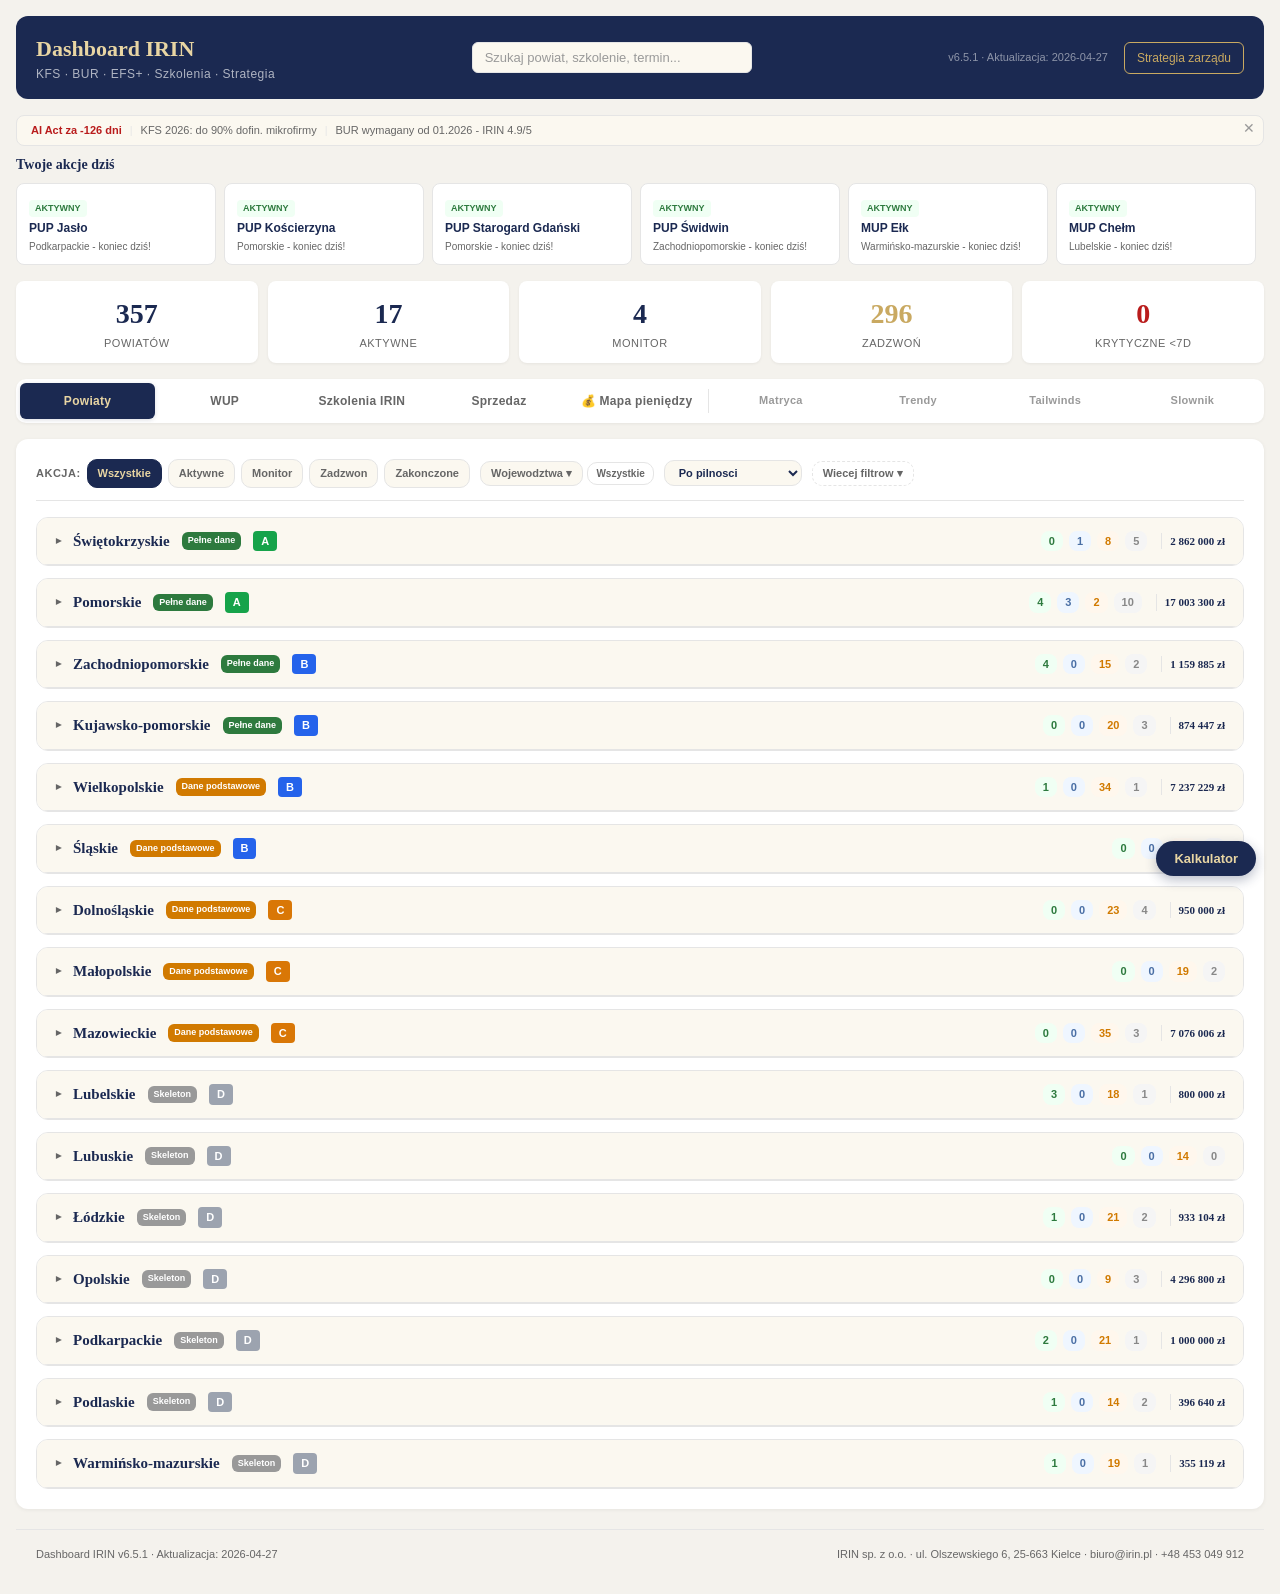
==== commit 0d77c5f6: "v6.5.1: UI Karta WUP + Timeline + Tabela wide + match IRIN + bump 6.5.1 WHERE IS MONEY? - zasada nad" ====
--- a/index.html
+++ b/index.html
@@ -372,11 +372,23 @@
         </table>
       </div>
     </div>
+    <div class="mapa-section">
+      <h3>📋 Tabela WUP wide overview (16 województw)</h3>
+      <p class="mapa-hint">Sortowane po sumie KFS+BUR. Kliknij wiersz żeby zobaczyć kartę WUP z drill-down.</p>
+      <table class="mapa-tabela tabela-wup-wide" id="tabela-wup-wide">
+        <thead><tr><th>#</th><th>Województwo</th><th>KFS 2026</th><th>BUR aktywne</th><th>SUMA pieniędzy</th><th>Priorytety wojew.</th><th>Match IRIN</th></tr></thead>
+        <tbody></tbody>
+      </table>
+    </div>
+    <div class="mapa-section">
+      <h3>⏰ Timeline naborów - Q2-Q4 2026</h3>
+      <p class="mapa-hint">Wszystkie aktualne nabory KFS+BUR per miesiąc. Wyblakłe = przeszłe.</p>
+      <div id="timeline-naborow" class="timeline-grid"></div>
+    </div>
     <div class="mapa-drilldown" id="mapa-drilldown" style="display:none">
-      <h3 id="mapa-drilldown-title">Powiaty województwa: —</h3>
-      <p id="mapa-drilldown-meta"></p>
-      <table class="mapa-tabela mapa-tabela-drilldown">
-        <thead><tr><th>Powiat</th><th>Kwota KFS</th><th>Status</th><th>Daty naboru</th><th>Akcja</th></tr></thead>
+      <h3 id="mapa-drilldown-title">Karta WUP: —</h3>
+      <div id="mapa-drilldown-meta"></div>
+      <table class="mapa-tabela mapa-tabela-wup-card">
         <tbody id="mapa-drilldown-body"></tbody>
       </table>
     </div>
--- a/assets/css/style.css
+++ b/assets/css/style.css
@@ -762,3 +762,69 @@
 .rank-bar-bg { position: relative; height: 22px; background: #f0f0f0; border-radius: 4px; overflow: hidden; }
 .rank-bar-fill { position: absolute; top: 0; left: 0; height: 100%; transition: width 0.3s; }
 .rank-kwota { position: absolute; right: 6px; top: 50%; transform: translateY(-50%); font-size: 11px; font-weight: 600; color: #222; z-index: 2; }
+
+/* ===== KARTA WUP rozbudowana (drill-down v6.5.1) ===== */
+.mapa-section { margin-top: 24px; }
+.wup-card-stats { display: grid; grid-template-columns: repeat(4, 1fr); gap: 10px; margin: 12px 0; }
+.wup-stat { background: white; padding: 10px 12px; border-radius: 6px; border-left: 3px solid var(--zloto, #c9a227); }
+.wup-stat-v { font-size: 16px; font-weight: 700; color: #222; }
+.wup-stat-l { font-size: 11px; color: #777; text-transform: uppercase; letter-spacing: 0.4px; margin-top: 2px; }
+.wup-card-content { padding: 6px 4px; }
+.wup-card-row { display: grid; grid-template-columns: 1fr 1fr; gap: 18px; margin-bottom: 18px; }
+.wup-card-col h4, .wup-card-section h4 { font-size: 14px; color: var(--zloto, #c9a227); margin: 0 0 8px; padding-bottom: 4px; border-bottom: 1px solid #e0e0e0; }
+.wup-card-section { margin-top: 18px; }
+.wup-card-list { list-style: none; padding: 0; margin: 0; font-size: 12px; }
+.wup-card-list li { padding: 6px 8px; margin-bottom: 4px; border-radius: 4px; line-height: 1.4; }
+.priorytety .priorytet-pelny { background: #f0f9e8; border-left: 3px solid #4caf50; }
+.priorytety .priorytet-luka { background: #fff3cd; border-left: 3px solid #ff9800; }
+.priorytet-opis { font-size: 11px; color: #666; }
+.match-irin .match-irin-szkolenia { font-size: 11px; color: #2e7d32; padding-left: 14px; }
+.match-irin .match-irin-luka { font-size: 11px; color: #d84315; padding-left: 14px; font-style: italic; }
+.bur-cards { display: grid; grid-template-columns: repeat(auto-fit, minmax(360px, 1fr)); gap: 10px; }
+.bur-card { background: white; border: 1px solid #e0e0e0; border-radius: 6px; padding: 10px 12px; }
+.bur-card-h { display: flex; justify-content: space-between; align-items: flex-start; gap: 8px; margin-bottom: 6px; font-size: 13px; }
+.bur-card-meta { font-size: 11px; color: #555; line-height: 1.5; }
+.bur-card-link { margin-top: 6px; font-size: 11px; }
+.bur-card-link a { color: var(--zloto, #c9a227); text-decoration: none; }
+.bur-card-link a:hover { text-decoration: underline; }
+.bur-card-note { background: #fffaf0; padding: 6px 8px; margin-top: 6px; border-radius: 4px; font-size: 11px; color: #555; font-style: italic; }
+.bur-status-trwa { background: #c8e6c9; color: #1b5e20; padding: 2px 6px; border-radius: 8px; font-size: 10px; font-weight: 700; white-space: nowrap; }
+.bur-status-nadchodzi { background: #fff3cd; color: #856404; padding: 2px 6px; border-radius: 8px; font-size: 10px; font-weight: 700; white-space: nowrap; }
+.bur-status-zakonczony { background: #e0e0e0; color: #555; padding: 2px 6px; border-radius: 8px; font-size: 10px; font-weight: 700; white-space: nowrap; }
+.bur-status-do_weryfikacji, .bur-status-unk { background: #f5f5f5; color: #888; padding: 2px 6px; border-radius: 8px; font-size: 10px; font-weight: 700; white-space: nowrap; }
+.brak-danych { color: #999; font-style: italic; padding: 8px; }
+.tel-cell { font-size: 11px; color: #555; }
+.wup-card-links { margin-top: 12px; padding-top: 8px; border-top: 1px solid #e0e0e0; font-size: 12px; }
+.wup-card-links a { color: var(--zloto, #c9a227); text-decoration: none; margin-right: 12px; }
+.mapa-tabela-wup-card td { padding: 0; border: none; }
+.mapa-tabela-wup-card tr { background: transparent; }
+.mapa-tabela-wup-card tr:hover { background: transparent; }
+
+/* ===== TABELA WUP WIDE ===== */
+.tabela-wup-wide td { font-size: 12px; }
+.tabela-wup-wide .cell-meta { color: #888; font-size: 10px; }
+
+/* ===== TIMELINE NABOROW ===== */
+.timeline-grid { display: grid; grid-template-columns: repeat(auto-fit, minmax(260px, 1fr)); gap: 12px; margin: 12px 0; }
+.timeline-month { background: white; border-radius: 8px; border: 1px solid #e0e0e0; padding: 10px 12px; }
+.timeline-month.timeline-past { opacity: 0.55; }
+.timeline-month-head { font-size: 13px; font-weight: 700; color: var(--zloto, #c9a227); border-bottom: 1px solid #f0f0f0; padding-bottom: 4px; margin-bottom: 8px; }
+.timeline-count { font-size: 11px; color: #888; font-weight: 400; margin-left: 4px; }
+.timeline-events { display: flex; flex-direction: column; gap: 4px; }
+.timeline-event { padding: 5px 8px; border-radius: 4px; font-size: 11px; line-height: 1.3; cursor: default; transition: background 0.1s; display: grid; grid-template-columns: 36px 1fr; gap: 4px; }
+.timeline-event:hover { background: #fff8e1; }
+.timeline-date { font-weight: 700; color: #444; }
+.timeline-title { font-weight: 600; color: #222; grid-column: 2; }
+.timeline-meta { font-size: 10px; color: #777; grid-column: 2; }
+.timeline-event-bur { border-left: 3px solid #2196f3; padding-left: 6px; }
+.timeline-event-kfs { border-left: 3px solid #c9a227; padding-left: 6px; }
+.timeline-status-trwa { background: rgba(76, 175, 80, 0.06); }
+.timeline-status-nadchodzi { background: rgba(255, 152, 0, 0.08); }
+.timeline-status-zakonczony { background: rgba(0,0,0,0.02); }
+.timeline-more { font-size: 10px; color: #888; padding: 4px 8px; font-style: italic; text-align: center; }
+
+@media (max-width: 900px) {
+  .wup-card-stats { grid-template-columns: repeat(2, 1fr); }
+  .wup-card-row { grid-template-columns: 1fr; }
+  .bur-cards { grid-template-columns: 1fr; }
+}
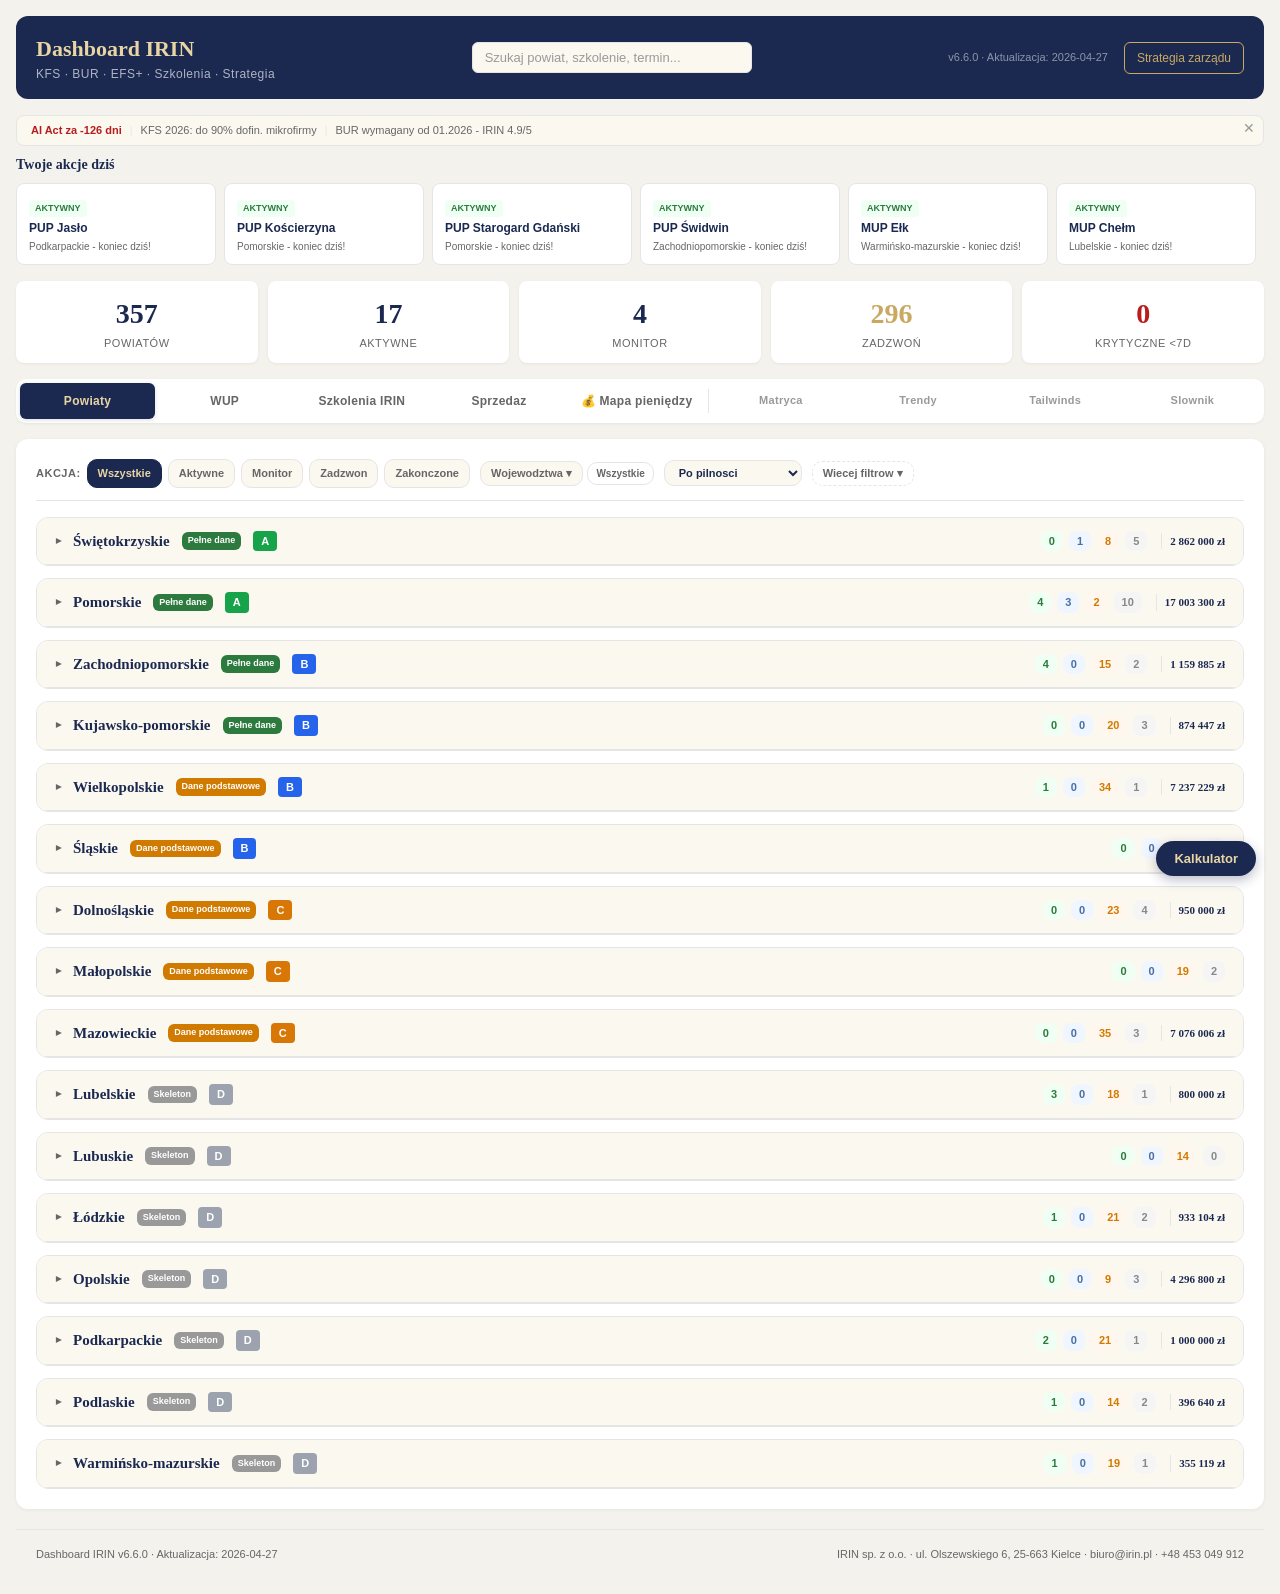
==== commit 4d4c0265: "v6.6.0: Rozbudowa UI zakladki Mapa pieniedzy (4 elementy) v6.6.1 Real SVG mapa Polski - 16 wojewodzt" ====
--- a/index.html
+++ b/index.html
@@ -364,7 +364,10 @@
       <div class="mapa-right">
         <h3>📊 Ranking 16 województw (KFS 2026)</h3>
         <div id="mapa-ranking-bars" class="mapa-ranking-bars"></div>
-        <h3 style="margin-top:24px">🏆 TOP-20 powiatów (potencjał sprzedażowy)</h3>
+        <div class="mapa-h3-row">
+          <h3 style="margin-top:24px">🏆 TOP-20 powiatów (potencjał sprzedażowy)</h3>
+          <button id="btn-eksport-csv-powiaty" class="btn-eksport" type="button" title="Pobierz aktualną listę TOP-20 jako CSV">📥 Pobierz CSV</button>
+        </div>
         <p class="mapa-hint">Score = log(kwota) × mnożnik_status × mnożnik_priorytet × mnożnik_irin_match</p>
         <table class="mapa-tabela" id="mapa-top-powiaty">
           <thead><tr><th>#</th><th>Powiat</th><th>Województwo</th><th>Kwota KFS</th><th>Status</th><th>Score</th></tr></thead>
@@ -374,9 +377,44 @@
     </div>
     <div class="mapa-section">
       <h3>📋 Tabela WUP wide overview (16 województw)</h3>
-      <p class="mapa-hint">Sortowane po sumie KFS+BUR. Kliknij wiersz żeby zobaczyć kartę WUP z drill-down.</p>
+      <p class="mapa-hint">Sortowane po sumie KFS+BUR. Kliknij nagłówek aby zmienić sortowanie. Kliknij wiersz aby zobaczyć kartę WUP.</p>
+      <div class="wup-wide-filters">
+        <label>Match IRIN:
+          <select id="filter-match-irin">
+            <option value="0">wszystkie</option>
+            <option value="1">⭐ i więcej</option>
+            <option value="2">⭐⭐ i więcej</option>
+            <option value="3">⭐⭐⭐</option>
+          </select>
+        </label>
+        <label>SUMA pieniędzy:
+          <select id="filter-suma-min">
+            <option value="0">wszystkie</option>
+            <option value="30000000">≥ 30 mln</option>
+            <option value="50000000">≥ 50 mln</option>
+            <option value="100000000">≥ 100 mln</option>
+          </select>
+        </label>
+        <label>Priorytety:
+          <select id="filter-priorytety-status">
+            <option value="all">wszystkie</option>
+            <option value="full">tylko pełne (3/3)</option>
+            <option value="partial">tylko z lukami</option>
+          </select>
+        </label>
+        <button id="filter-clear" class="btn-eksport" type="button" style="background:#777">Wyczyść</button>
+        <span id="wup-wide-count" class="wup-wide-count"></span>
+      </div>
       <table class="mapa-tabela tabela-wup-wide" id="tabela-wup-wide">
-        <thead><tr><th>#</th><th>Województwo</th><th>KFS 2026</th><th>BUR aktywne</th><th>SUMA pieniędzy</th><th>Priorytety wojew.</th><th>Match IRIN</th></tr></thead>
+        <thead><tr>
+          <th>#</th>
+          <th data-sort="label">Województwo</th>
+          <th data-sort="kfs">KFS 2026</th>
+          <th data-sort="sumaBur">BUR aktywne</th>
+          <th data-sort="total">SUMA pieniędzy</th>
+          <th data-sort="prCount">Priorytety wojew.</th>
+          <th data-sort="matchCount">Match IRIN</th>
+        </tr></thead>
         <tbody></tbody>
       </table>
     </div>
--- a/assets/css/style.css
+++ b/assets/css/style.css
@@ -707,13 +707,17 @@
 .mapa-stat-label { display: block; font-size: 11px; color: #777; margin-top: 4px; text-transform: uppercase; letter-spacing: 0.5px; }
 .mapa-grid { display: grid; grid-template-columns: 1fr 1fr; gap: 24px; margin-top: 20px; }
 .mapa-left h3, .mapa-right h3 { margin: 0 0 10px; font-size: 16px; }
-.mapa-svg { width: 100%; max-width: 600px; height: auto; }
-.mapa-woj-cell { cursor: pointer; transition: opacity 0.15s; }
-.mapa-woj-cell:hover { opacity: 0.75; }
-.mapa-woj-cell rect { transition: stroke-width 0.15s; }
-.mapa-woj-cell:hover rect { stroke-width: 3; stroke: #c9a227; }
-.mapa-woj-label { font-size: 11px; font-weight: 600; fill: #222; pointer-events: none; }
-.mapa-woj-kwota { font-size: 10px; fill: #444; pointer-events: none; }
+.mapa-h3-row { display: flex; align-items: flex-end; justify-content: space-between; gap: 12px; flex-wrap: wrap; margin-top: 24px; }
+.mapa-h3-row h3 { margin: 0 !important; }
+.btn-eksport { background: var(--zloto, #c9a227); color: white; border: none; padding: 8px 14px; border-radius: 6px; font-size: 13px; font-weight: 600; cursor: pointer; transition: background 0.15s, transform 0.05s; }
+.btn-eksport:hover:not(:disabled) { background: #b08e1c; }
+.btn-eksport:active:not(:disabled) { transform: translateY(1px); }
+.btn-eksport:disabled { background: #ccc; cursor: not-allowed; opacity: 0.6; }
+.mapa-svg { width: 100%; max-width: 600px; height: auto; display: block; margin: 0 auto; }
+.mapa-woj-cell { cursor: pointer; transition: stroke-width 0.15s, opacity 0.15s; }
+.mapa-woj-cell:hover { stroke: #c9a227; stroke-width: 3; opacity: 0.92; }
+.mapa-woj-cell:focus { outline: none; stroke: #c9a227; stroke-width: 3; }
+.mapa-svg-labels text { user-select: none; }
 .mapa-legend { display: flex; align-items: center; gap: 10px; margin: 12px 0 8px; font-size: 11px; color: #666; }
 .mapa-legend-bar { flex: 1; height: 12px; max-width: 200px; background: linear-gradient(to right, #fff5b8, #fb8c00, #b71c1c); border-radius: 4px; }
 .mapa-hint { font-size: 12px; color: #777; margin: 6px 0 0; font-style: italic; }
@@ -803,6 +807,16 @@
 /* ===== TABELA WUP WIDE ===== */
 .tabela-wup-wide td { font-size: 12px; }
 .tabela-wup-wide .cell-meta { color: #888; font-size: 10px; }
+.wup-wide-filters { display: flex; gap: 12px; flex-wrap: wrap; align-items: center; margin: 8px 0 12px; padding: 10px 12px; background: #f7f7f7; border-radius: 8px; font-size: 12px; }
+.wup-wide-filters label { display: flex; align-items: center; gap: 6px; color: #555; font-weight: 500; }
+.wup-wide-filters select { padding: 4px 8px; border: 1px solid #ccc; border-radius: 4px; font-size: 12px; background: white; cursor: pointer; }
+.wup-wide-filters select:hover { border-color: var(--zloto, #c9a227); }
+.wup-wide-count { margin-left: auto; color: #777; font-style: italic; font-size: 11px; }
+#tabela-wup-wide thead th[data-sort] { user-select: none; transition: background 0.1s; }
+#tabela-wup-wide thead th[data-sort]:hover { background: #ececec; }
+#tabela-wup-wide thead th.sort-active { color: var(--zloto, #c9a227); }
+#tabela-wup-wide thead th.sort-active::after { content: " ▼"; font-size: 10px; }
+#tabela-wup-wide thead th.sort-active[data-dir="asc"]::after { content: " ▲"; font-size: 10px; }
 
 /* ===== TIMELINE NABOROW ===== */
 .timeline-grid { display: grid; grid-template-columns: repeat(auto-fit, minmax(260px, 1fr)); gap: 12px; margin: 12px 0; }
@@ -828,3 +842,25 @@
   .wup-card-row { grid-template-columns: 1fr; }
   .bur-cards { grid-template-columns: 1fr; }
 }
+
+/* ===== MOBILE: timeline naborow + tabela WUP wide + filterbar ===== */
+@media (max-width: 600px) {
+  .timeline-grid { grid-template-columns: 1fr; gap: 8px; }
+  .timeline-month { padding: 8px 10px; }
+  .timeline-month-head { font-size: 12px; }
+  .timeline-event { grid-template-columns: 1fr; gap: 1px; padding: 6px 8px; }
+  .timeline-date { color: var(--zloto, #c9a227); font-size: 11px; }
+  .timeline-title { grid-column: 1; font-size: 12px; }
+  .timeline-meta { grid-column: 1; font-size: 10px; }
+  .tabela-wup-wide { font-size: 11px; }
+  .tabela-wup-wide td, .tabela-wup-wide th { padding: 5px 6px; }
+  .wup-wide-filters { padding: 8px; gap: 6px; }
+  .wup-wide-filters label { width: 100%; justify-content: space-between; }
+  .wup-wide-filters select { flex: 1; min-width: 0; }
+  .wup-wide-count { width: 100%; margin: 4px 0 0; text-align: right; }
+  .mapa-h3-row { flex-direction: column; align-items: flex-start; }
+  .mapa-h3-row h3 { font-size: 15px; }
+  .btn-eksport { width: 100%; }
+  .mapa-tabela-drilldown { display: block; overflow-x: auto; }
+  .mapa-stats { grid-template-columns: 1fr; }
+}
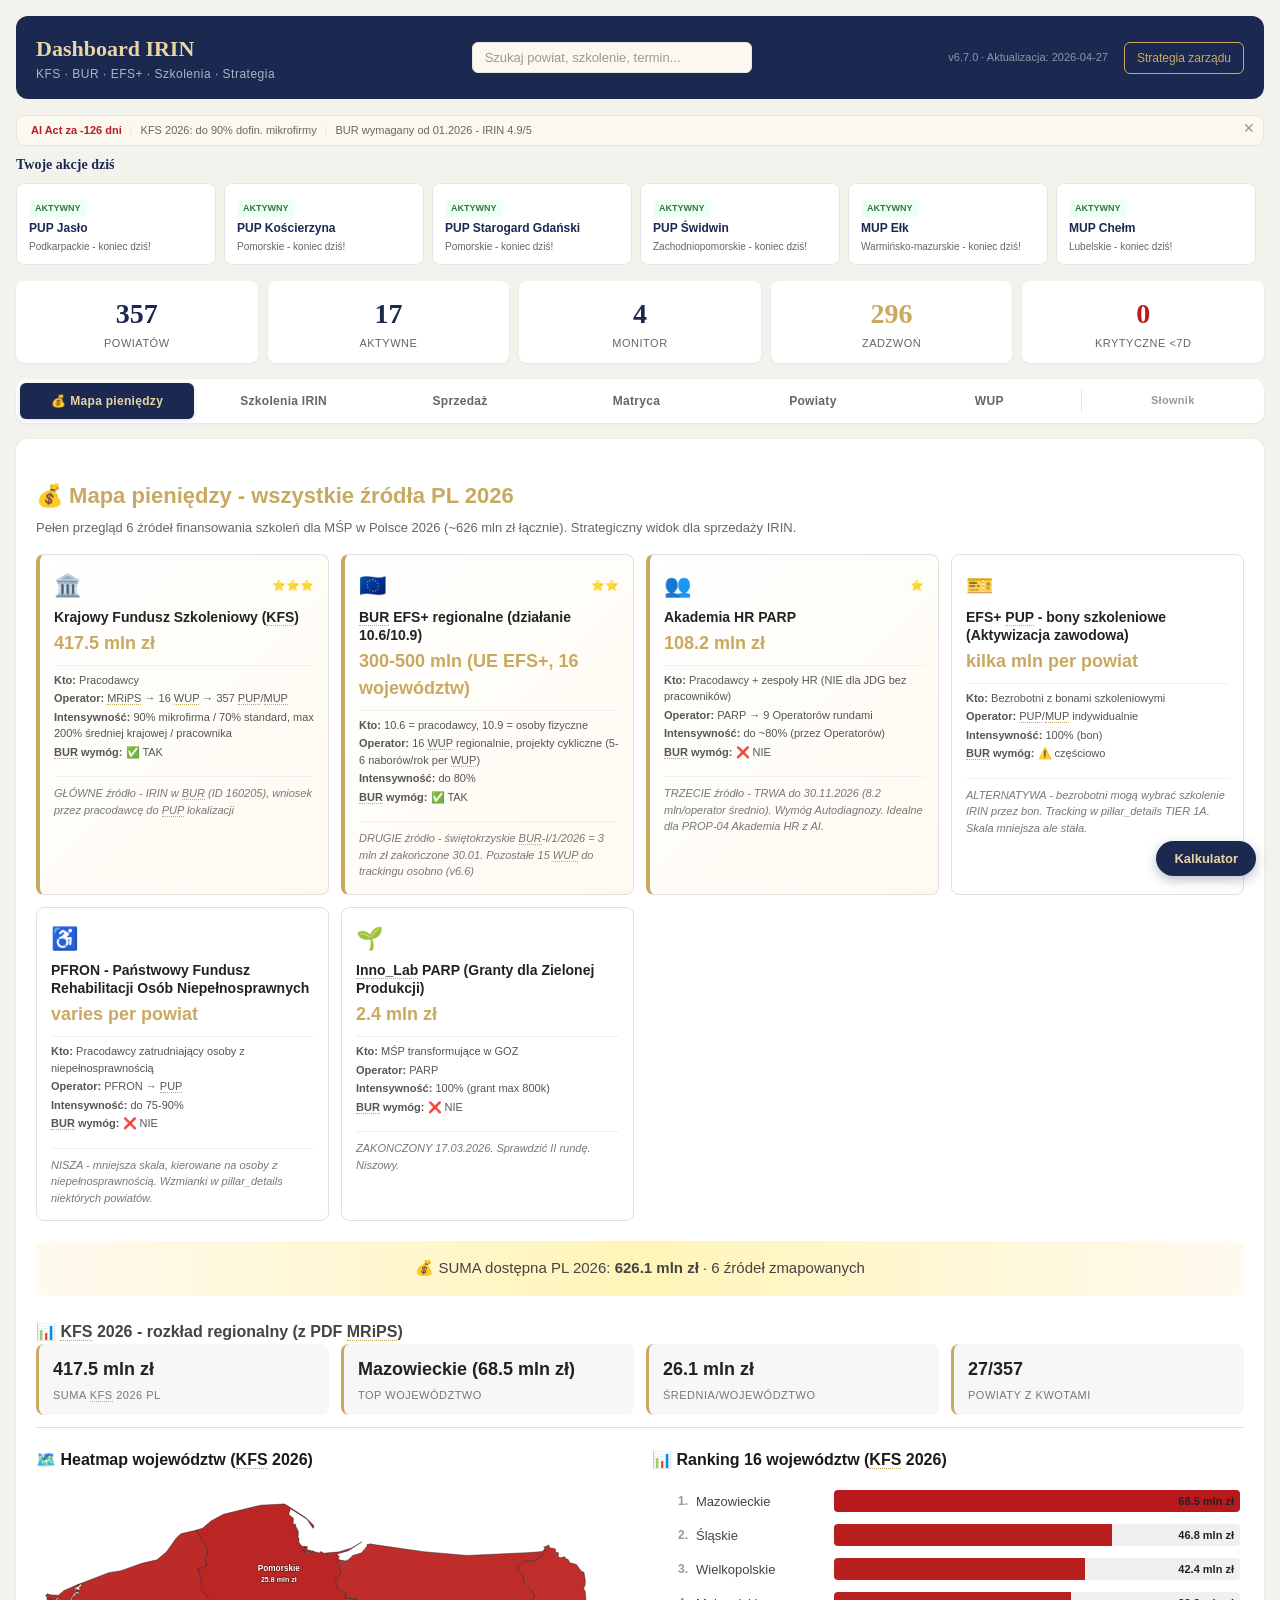
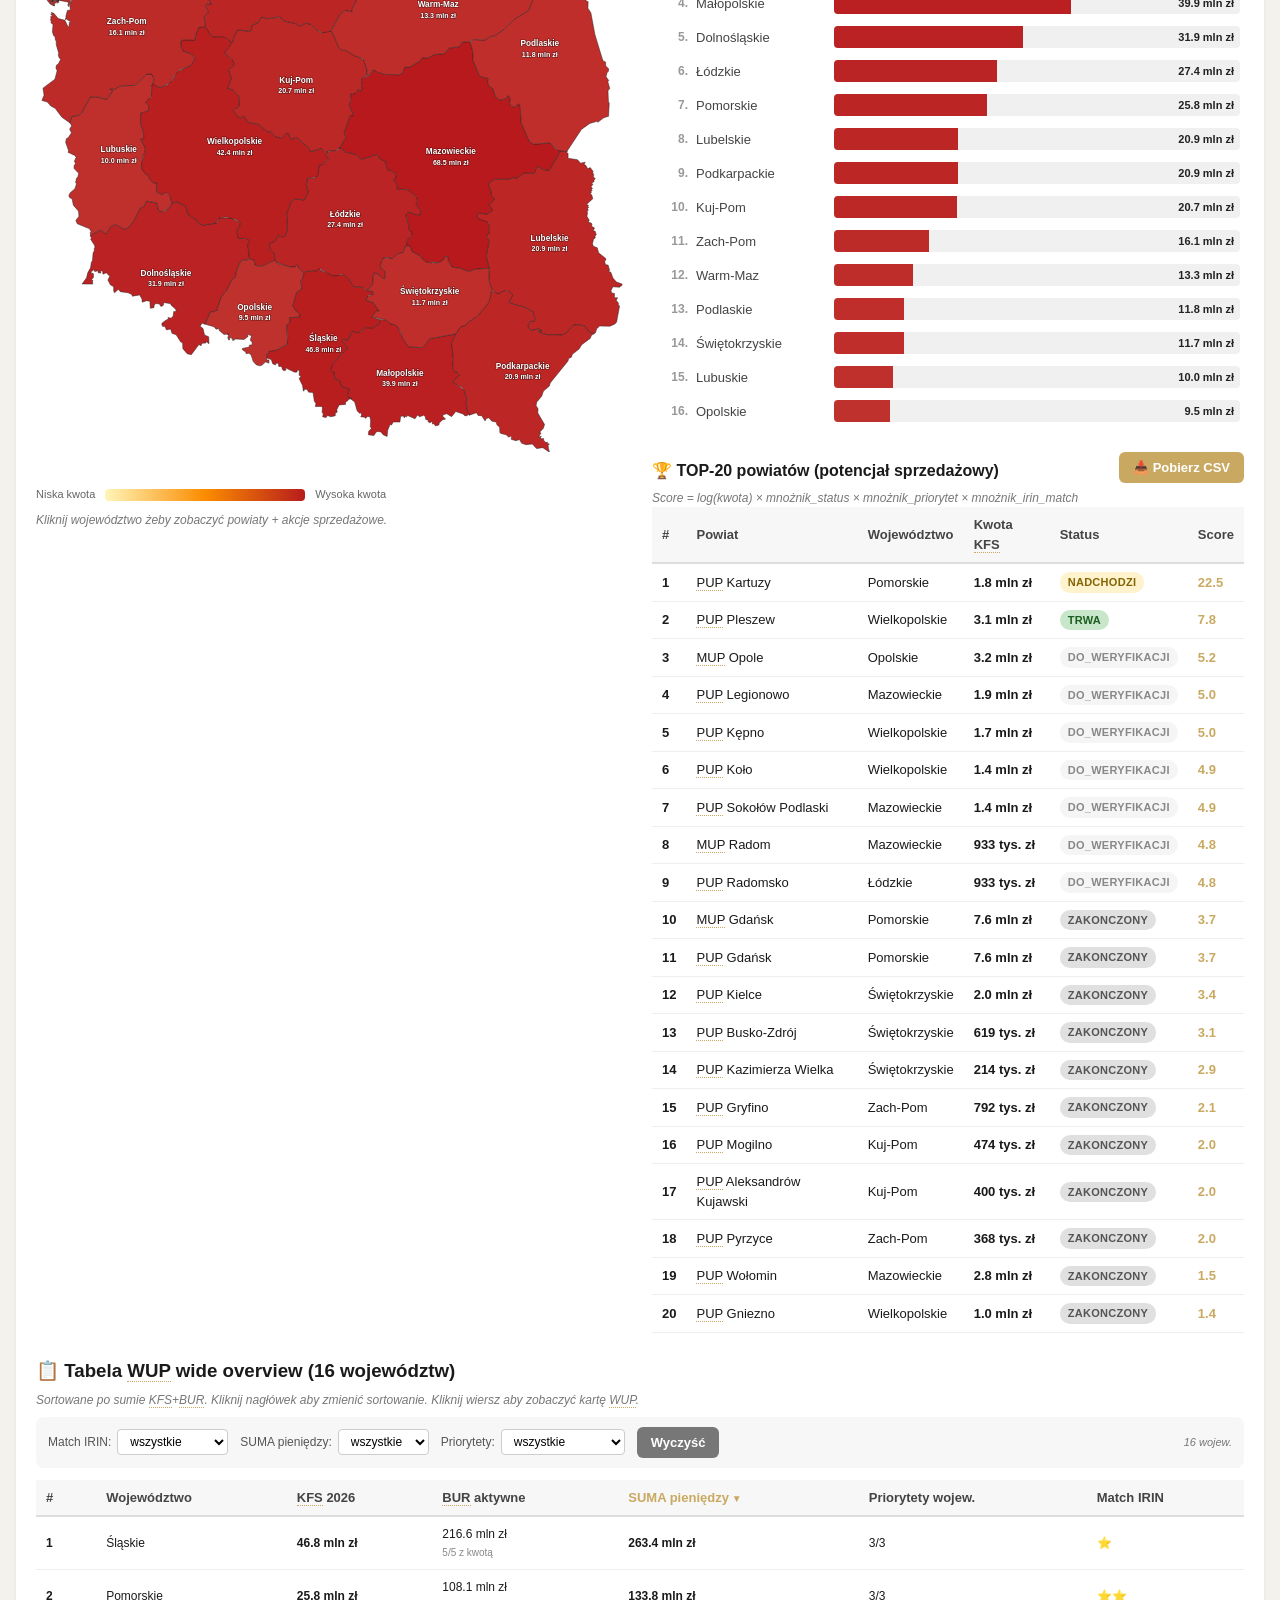
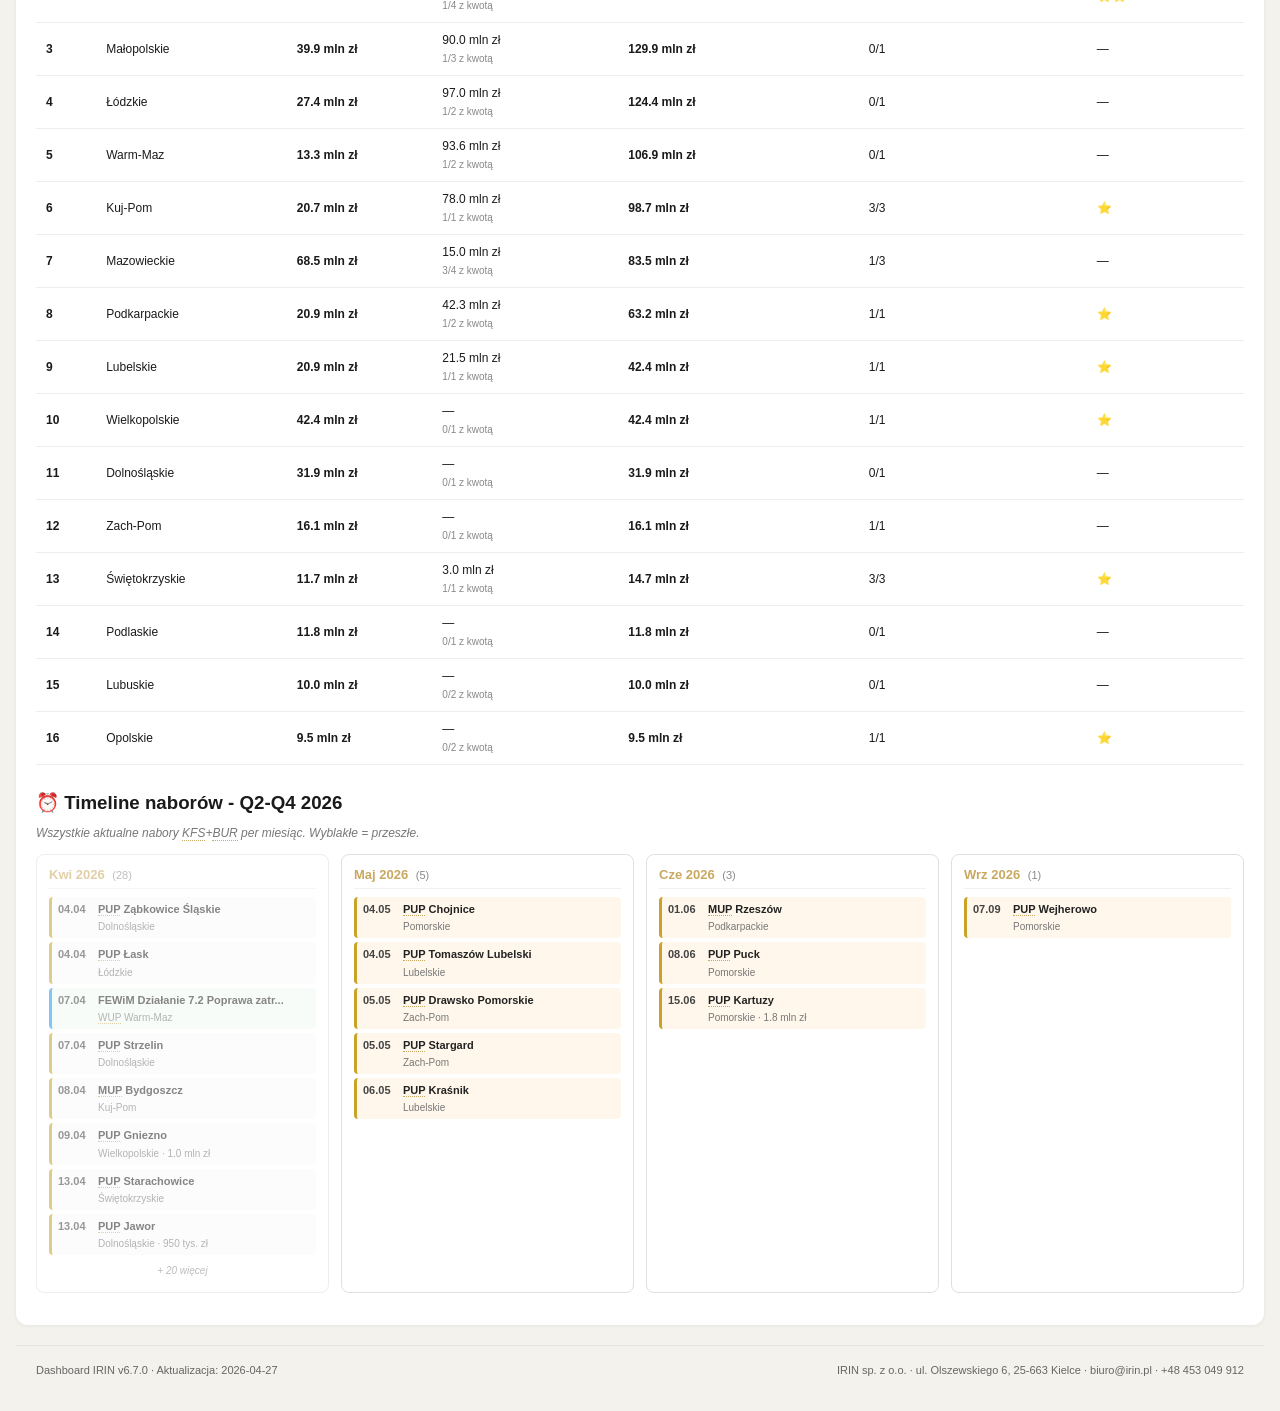
==== commit b65710a8: "v6.7.0: Reorder nav (-2 zakladki) + Strategia zarzadu refactor Glowna nawigacja: 9 → 7 zakladek (map" ====
--- a/index.html
+++ b/index.html
@@ -32,7 +32,7 @@
 
   <!-- SKONSOLIDOWANY BANNER (1 linia) -->
   <div class="info-bar" id="info-bar">
-    <span class="info-bar-item info-bar-deadline" onclick="switchTab(document.querySelector('[data-panel=&quot;tailwinds&quot;]'),'tailwinds')">
+    <span class="info-bar-item info-bar-deadline" onclick="window.location.href='strategia.html#tailwinds'">
       AI Act za <strong id="tw-aiact-days">—</strong> dni
     </span>
     <span class="info-bar-sep">|</span>
@@ -69,20 +69,18 @@
 
   <!-- NAV TABS - podzielone na Praca / Reference -->
   <div class="nav-tabs" role="tablist" aria-label="Sekcje dashboardu">
-    <div class="nav-tab active nav-tab-primary" data-panel="powiaty" role="tab" tabindex="0" aria-selected="true" onclick="switchTab(this,'powiaty')">Powiaty</div>
+    <div class="nav-tab active nav-tab-primary" data-panel="mapa-pieniedzy" role="tab" tabindex="0" aria-selected="true" onclick="switchTab(this,'mapa-pieniedzy')">💰 Mapa pieniędzy</div>
+    <div class="nav-tab nav-tab-primary" data-panel="szkolenia" role="tab" tabindex="-1" aria-selected="false" onclick="switchTab(this,'szkolenia')">Szkolenia IRIN</div>
+    <div class="nav-tab nav-tab-primary" data-panel="sprzedaz" role="tab" tabindex="-1" aria-selected="false" onclick="switchTab(this,'sprzedaz')">Sprzedaż</div>
+    <div class="nav-tab nav-tab-primary" data-panel="matryca" role="tab" tabindex="-1" aria-selected="false" onclick="switchTab(this,'matryca')">Matryca</div>
+    <div class="nav-tab nav-tab-primary" data-panel="powiaty" role="tab" tabindex="-1" aria-selected="false" onclick="switchTab(this,'powiaty')">Powiaty</div>
     <div class="nav-tab nav-tab-primary" data-panel="wup" role="tab" tabindex="-1" aria-selected="false" onclick="switchTab(this,'wup')">WUP</div>
-    <div class="nav-tab nav-tab-primary" data-panel="szkolenia" role="tab" tabindex="-1" aria-selected="false" onclick="switchTab(this,'szkolenia')">Szkolenia IRIN</div>
-    <div class="nav-tab nav-tab-primary" data-panel="sprzedaz" role="tab" tabindex="-1" aria-selected="false" onclick="switchTab(this,'sprzedaz')">Sprzedaz</div>
-    <div class="nav-tab nav-tab-primary" data-panel="mapa-pieniedzy" role="tab" tabindex="-1" aria-selected="false" onclick="switchTab(this,'mapa-pieniedzy')">💰 Mapa pieniędzy</div>
     <div class="nav-tab-sep"></div>
-    <div class="nav-tab nav-tab-secondary" data-panel="matryca" role="tab" tabindex="-1" aria-selected="false" onclick="switchTab(this,'matryca')">Matryca</div>
-    <div class="nav-tab nav-tab-secondary" data-panel="trendy" role="tab" tabindex="-1" aria-selected="false" onclick="switchTab(this,'trendy')">Trendy</div>
-    <div class="nav-tab nav-tab-secondary" data-panel="tailwinds" role="tab" tabindex="-1" aria-selected="false" onclick="switchTab(this,'tailwinds')">Tailwinds</div>
-    <div class="nav-tab nav-tab-secondary" data-panel="slownik" role="tab" tabindex="-1" aria-selected="false" onclick="switchTab(this,'slownik')">Slownik</div>
+    <div class="nav-tab nav-tab-secondary" data-panel="slownik" role="tab" tabindex="-1" aria-selected="false" onclick="switchTab(this,'slownik')">Słownik</div>
   </div>
 
   <!-- ======== PANEL: POWIATY ======== -->
-  <div class="panel" id="panel-powiaty" role="tabpanel">
+  <div class="panel" id="panel-powiaty" role="tabpanel" style="display:none">
     <div class="filters-header">
       <!-- Filtry podstawowe (zawsze widoczne) -->
       <div class="filters-primary">
@@ -292,15 +290,7 @@
     </div>
   </div>
 
-  <!-- ======== PANEL: TRENDY 2026 ======== -->
-  <div class="panel" id="panel-trendy" role="tabpanel" style="display:none">
-    <div id="trendy-content"></div>
-  </div>
-
-  <!-- ======== PANEL: TAILWINDS 2026 ======== -->
-  <div class="panel" id="panel-tailwinds" role="tabpanel" style="display:none">
-    <div id="tailwinds-content"></div>
-  </div>
+  <!-- Trendy + Tailwinds przeniesione do strategia.html (warstwa zarzadu) -->
 
   <!-- ======== PANEL: SŁOWNIK ======== -->
   <div class="panel" id="panel-slownik" role="tabpanel" style="display:none">
@@ -337,7 +327,7 @@
   </div>
 
   <!-- ======== PANEL: MAPA PIENIĘDZY (KFS+BUR 2026) ======== -->
-  <div class="panel" id="panel-mapa-pieniedzy" role="tabpanel" style="display:none">
+  <div class="panel" id="panel-mapa-pieniedzy" role="tabpanel">
     <div class="mapa-pieniedzy-header">
       <h2>💰 Mapa pieniędzy - wszystkie źródła PL 2026</h2>
       <p class="mapa-subtitle">Pełen przegląd 6 źródeł finansowania szkoleń dla MŚP w Polsce 2026 (~626 mln zł łącznie). Strategiczny widok dla sprzedaży IRIN.</p>
--- a/assets/css/style.css
+++ b/assets/css/style.css
@@ -262,7 +262,7 @@
 .sales-card-links a { font-size: 11px; color: var(--nadchodzi); text-decoration: none; margin-right: 10px; }
 .sales-card-links a:hover { text-decoration: underline; }
 
-.strategia-wrap { max-width: 800px; margin: 0 auto; }
+.strategia-wrap { max-width: 1000px; margin: 0 auto; }
 .strategia-lock { text-align: center; padding: 60px 20px; }
 .strategia-lock-icon { font-size: 48px; margin-bottom: 16px; }
 .strategia-lock-title { font-family: Georgia, serif; font-size: 20px; color: var(--granat); margin-bottom: 6px; }
@@ -283,6 +283,25 @@
 .strategia-body table { width: 100%; border-collapse: collapse; margin: 10px 0; font-size: 12px; }
 .strategia-body th, .strategia-body td { padding: 6px 8px; border-bottom: 1px solid var(--linia); }
 .strategia-hint { font-size: 11px; color: var(--szary); text-align: center; padding: 12px; }
+
+/* === Sub-nav strategii zarządu (Strategia / Tailwinds / Trendy) === */
+.strategia-subnav { display: flex; gap: 4px; padding: 0 12px; background: var(--granat); border-bottom: 2px solid var(--zloto, #c9a227); position: sticky; top: 0; z-index: 10; flex-wrap: wrap; }
+.strategia-subnav-tab { background: transparent; color: rgba(255,255,255,0.7); border: none; padding: 12px 18px; font-size: 13px; font-weight: 600; cursor: pointer; transition: color 0.15s, background 0.15s, border-bottom-color 0.15s; border-bottom: 3px solid transparent; margin-bottom: -2px; }
+.strategia-subnav-tab:hover { color: white; background: rgba(255,255,255,0.06); }
+.strategia-subnav-tab.active { color: var(--zloto-jasny, #f5e1a4); border-bottom-color: var(--zloto, #c9a227); background: rgba(0,0,0,0.15); }
+.strategia-section { padding: 20px 24px; background: white; border: 1px solid var(--linia); border-top: none; }
+.strategia-section:last-of-type { border-radius: 0 0 12px 12px; }
+.strategia-section-intro { padding: 8px 0 16px; border-bottom: 1px solid var(--linia); margin-bottom: 16px; }
+.strategia-section-intro h2 { font-family: Georgia, serif; font-size: 18px; color: var(--granat); margin: 0 0 6px; }
+.strategia-section-intro p { font-size: 13px; color: #555; margin: 0; line-height: 1.5; }
+.strategia-section-intro code { background: #f4f4f4; padding: 1px 5px; border-radius: 3px; font-size: 12px; }
+
+@media (max-width: 600px) {
+  .strategia-subnav { padding: 0 4px; }
+  .strategia-subnav-tab { padding: 10px 10px; font-size: 12px; flex: 1; min-width: 0; text-align: center; }
+  .strategia-section { padding: 14px 12px; }
+  .strategia-section-intro h2 { font-size: 16px; }
+}
 
 .footer { display: flex; justify-content: space-between; align-items: center; padding: 16px 20px; font-size: 11px; color: var(--szary); border-top: 1px solid var(--linia); margin-top: 16px; }
 .footer a { color: var(--nadchodzi); text-decoration: none; }
